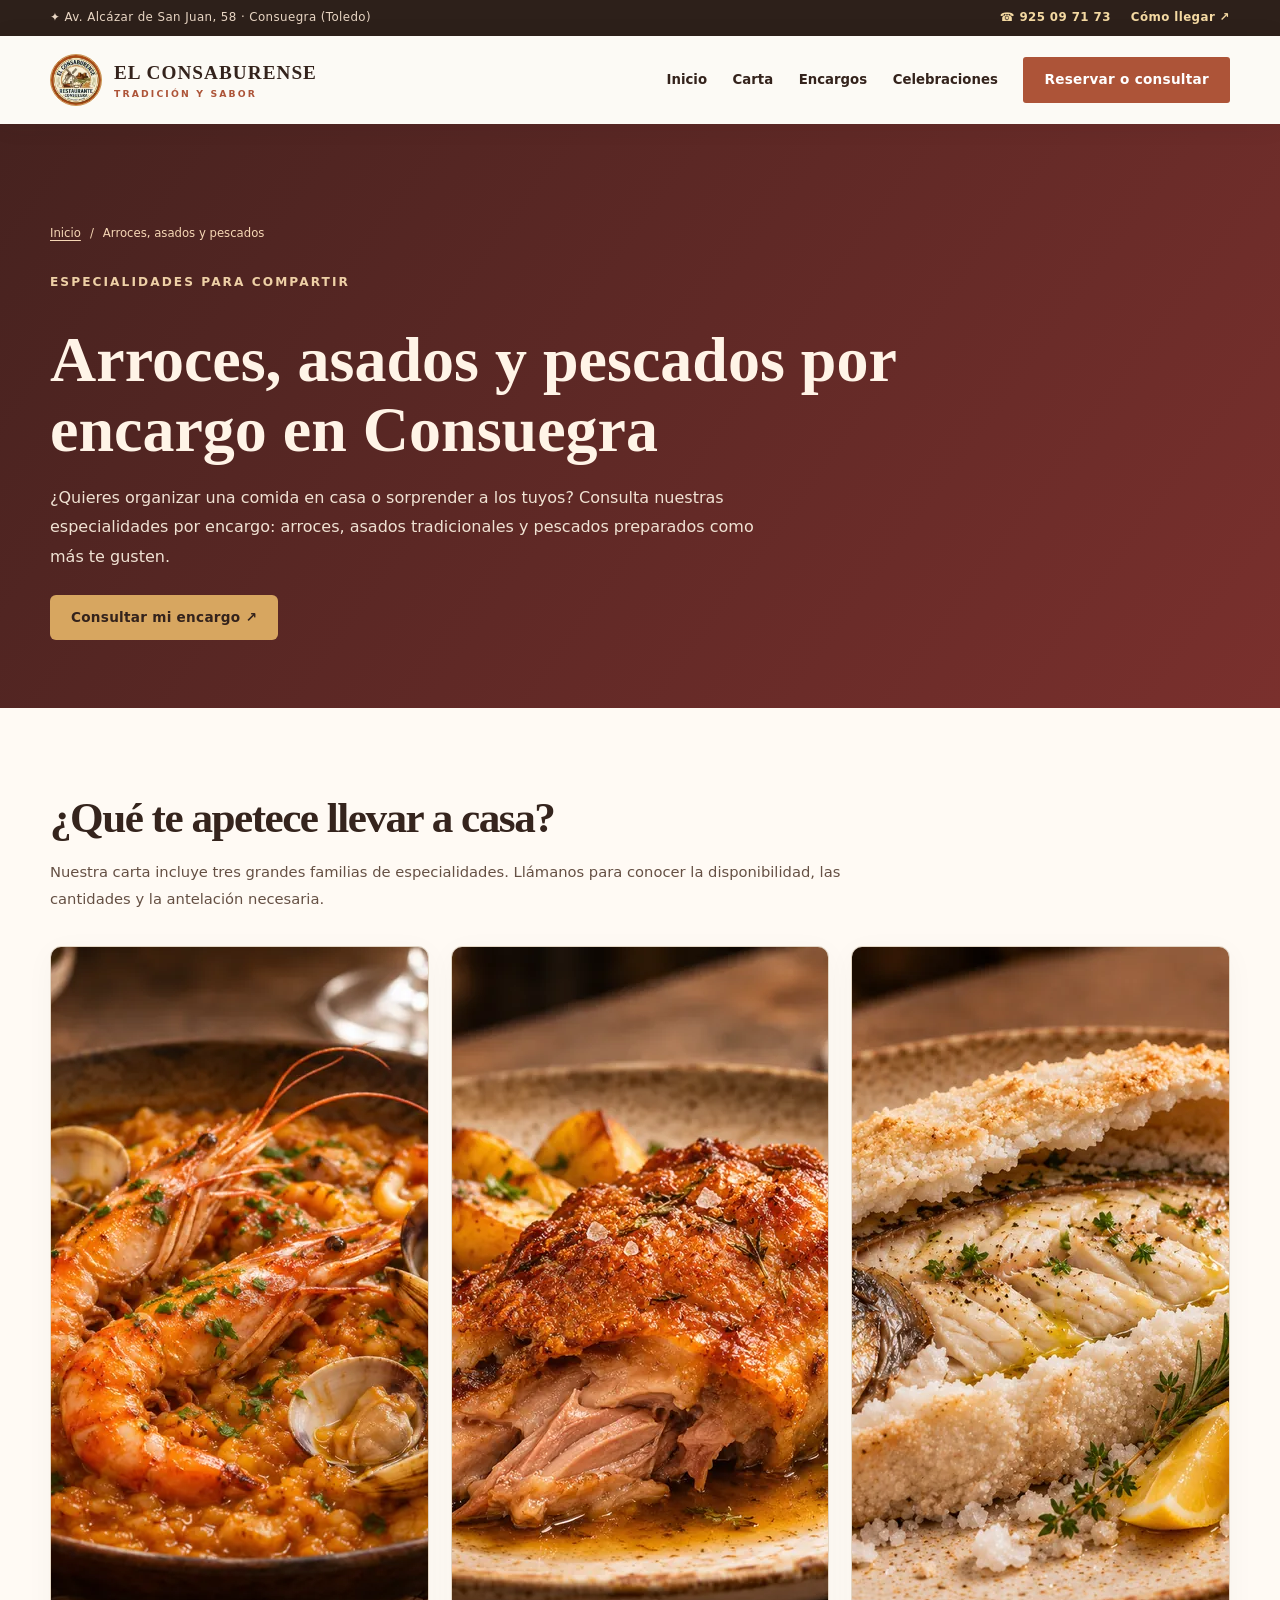
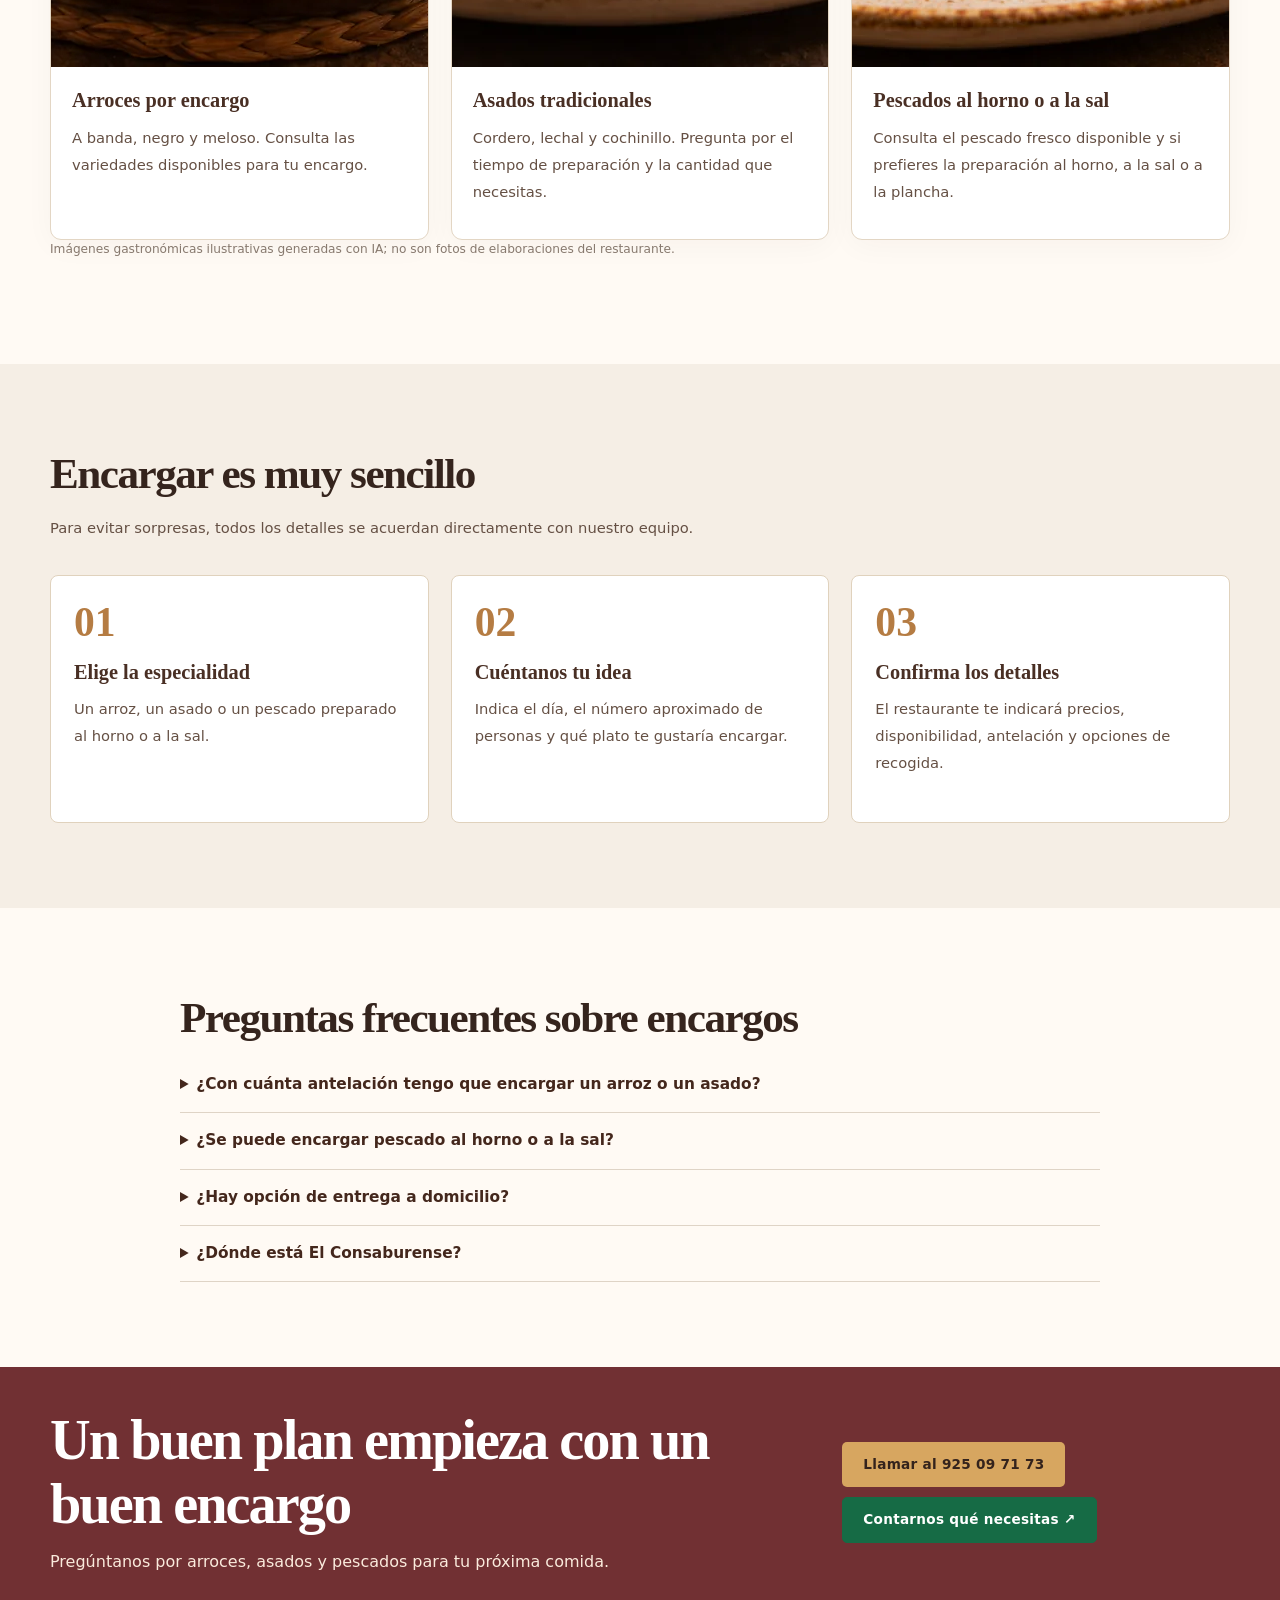
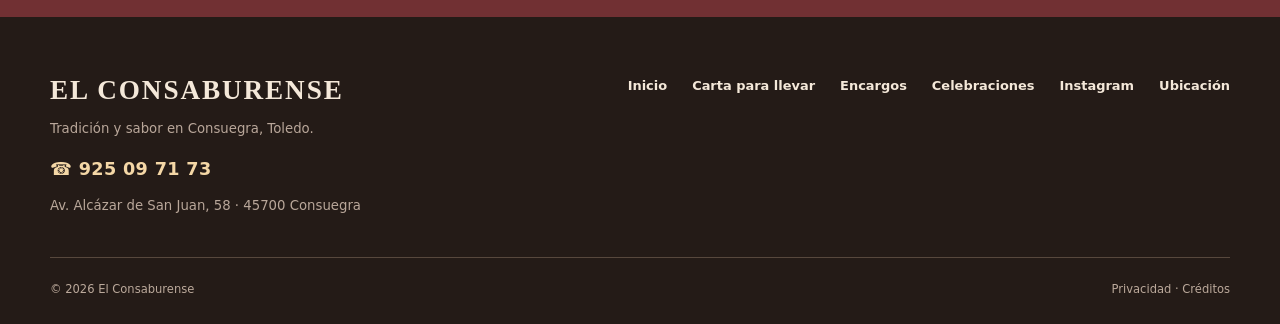
==== arroces-asados-por-encargo/index.html @ fed5538a "deploy: 07ee5122e67845198118a90acb46165814151ba4" ====
<!doctype html>
<html lang="es">
<head>
  <meta charset="utf-8">
  <meta name="viewport" content="width=device-width,initial-scale=1">
  <meta name="theme-color" content="#322219">
  <meta name="robots" content="index,follow,max-image-preview:large">
  <meta name="description" content="Encarga arroces a banda, negro o meloso, cordero y cochinillo asados y pescados al horno o a la sal en Consuegra. Disponibilidad: 925 09 71 73.">
  <meta property="og:type" content="website">
  <meta property="og:locale" content="es_ES">
  <meta property="og:site_name" content="El Consaburense">
  <meta property="og:title" content="Arroces, asados y pescados por encargo en Consuegra | El Consaburense">
  <meta property="og:description" content="Encarga arroces a banda, negro o meloso, cordero y cochinillo asados y pescados al horno o a la sal en Consuegra. Disponibilidad: 925 09 71 73.">
  <meta property="og:url" content="https://elconsaburense.moasin.dev/arroces-asados-por-encargo/">
  <meta property="og:image" content="https://elconsaburense.moasin.dev/media/carta-fotorealista/arroz-meloso.webp">
  <meta property="og:image:width" content="960">
  <meta property="og:image:height" content="720">
  <meta property="og:image:alt" content="Recreación de un arroz meloso preparado por encargo">
  <meta name="twitter:card" content="summary_large_image">
  <link rel="canonical" href="https://elconsaburense.moasin.dev/arroces-asados-por-encargo/">
  <link rel="icon" href="../media/logo-consaburense.webp" type="image/webp">
  <link rel="stylesheet" href="../styles.css?v=20261106-seo2">
  <script type="application/ld+json">
{
  "@context": "https://schema.org",
  "@type": "WebPage",
  "@id": "https://elconsaburense.moasin.dev/arroces-asados-por-encargo/#pagina",
  "url": "https://elconsaburense.moasin.dev/arroces-asados-por-encargo/",
  "name": "Arroces, asados y pescados por encargo en Consuegra | El Consaburense",
  "description": "Encarga arroces a banda, negro o meloso, cordero y cochinillo asados y pescados al horno o a la sal en Consuegra. Disponibilidad: 925 09 71 73.",
  "inLanguage": "es-ES",
  "about": {
    "@id": "https://elconsaburense.moasin.dev/#restaurante"
  }
}
</script>
  <script type="application/ld+json">
{
  "@context": "https://schema.org",
  "@type": "BreadcrumbList",
  "itemListElement": [
    {
      "@type": "ListItem",
      "position": 1,
      "name": "Inicio",
      "item": "https://elconsaburense.moasin.dev/"
    },
    {
      "@type": "ListItem",
      "position": 2,
      "name": "Arroces, asados y pescados por encargo en Consuegra",
      "item": "https://elconsaburense.moasin.dev/arroces-asados-por-encargo/"
    }
  ]
}
</script>
  <title>Arroces, asados y pescados por encargo en Consuegra | El Consaburense</title>
</head>
<body class="seo-page">
<a class="skip" href="#contenido">Saltar al contenido</a>
<div class="topbar"><div class="wrap topbar-inner"><span>✦ Av. Alcázar de San Juan, 58 · Consuegra (Toledo)</span><div class="topbar-actions"><a class="topbar-phone" href="tel:+34925097173">☎ 925 09 71 73</a><a href="https://maps.app.goo.gl/RFtfWHs8n9EE9Bss9" target="_blank" rel="noopener noreferrer">Cómo llegar ↗</a></div></div></div>
<header class="header" id="inicio"><div class="wrap nav-wrap">
<a class="brand" href="../" aria-label="El Consaburense, inicio"><span class="brand-mark"><img class="brand-logo" src="../media/logo-consaburense.webp" width="52" height="52" alt=""></span><span class="brand-type"><strong>EL CONSABURENSE</strong><small>TRADICIÓN Y SABOR</small></span></a>
<nav aria-label="Navegación de servicios" class="nav seo-page-nav">
<a href="../">Inicio</a><a href="../carta-para-llevar/">Carta</a><a href="../arroces-asados-por-encargo/">Encargos</a><a href="../celebraciones/">Celebraciones</a><a class="btn btn-primary nav-cta" href="tel:+34925097173">Reservar o consultar</a>
</nav></div></header>
<main id="contenido">
<section class="seo-page-top"><div class="wrap"><nav aria-label="Ruta de navegación" class="seo-breadcrumbs"><a href="../">Inicio</a><span aria-hidden="true">/</span><span>Arroces, asados y pescados</span></nav>
<span class="eyebrow">ESPECIALIDADES PARA COMPARTIR</span><h1>Arroces, asados y pescados por encargo en Consuegra</h1>
<p>¿Quieres organizar una comida en casa o sorprender a los tuyos? Consulta nuestras especialidades por encargo: arroces, asados tradicionales y pescados preparados como más te gusten.</p>
<a class="btn btn-gold btn-seo" href="tel:+34925097173">Consultar mi encargo ↗</a></div></section>
<section class="seo-section"><div class="wrap"><div class="seo-section-heading"><h2>¿Qué te apetece llevar a casa?</h2><p>Nuestra carta incluye tres grandes familias de especialidades. Llámanos para conocer la disponibilidad, las cantidades y la antelación necesaria.</p></div>
<div class="seo-card-grid">
<article class="seo-card"><img src="../media/carta-fotorealista/arroz-meloso.webp" width="960" height="720" loading="lazy" decoding="async" alt="Recreación visual de arroces por encargo"><div class="seo-card-body"><h3>Arroces por encargo</h3><p>A banda, negro y meloso. Consulta las variedades disponibles para tu encargo.</p></div></article>
<article class="seo-card"><img src="../media/carta-fotorealista/cordero-asado.webp" width="960" height="720" loading="lazy" decoding="async" alt="Recreación visual de asados tradicionales"><div class="seo-card-body"><h3>Asados tradicionales</h3><p>Cordero, lechal y cochinillo. Pregunta por el tiempo de preparación y la cantidad que necesitas.</p></div></article>
<article class="seo-card"><img src="../media/carta-fotorealista/pescado-sal.webp" width="960" height="720" loading="lazy" decoding="async" alt="Recreación visual de pescados al horno o a la sal"><div class="seo-card-body"><h3>Pescados al horno o a la sal</h3><p>Consulta el pescado fresco disponible y si prefieres la preparación al horno, a la sal o a la plancha.</p></div></article>
</div><p class="seo-micro">Imágenes gastronómicas ilustrativas generadas con IA; no son fotos de elaboraciones del restaurante.</p></div></section>
<section class="seo-section seo-section-alt"><div class="wrap"><div class="seo-section-heading"><h2>Encargar es muy sencillo</h2><p>Para evitar sorpresas, todos los detalles se acuerdan directamente con nuestro equipo.</p></div><div class="seo-steps">
<article class="seo-step"><div class="seo-step-number">01</div><h3>Elige la especialidad</h3><p>Un arroz, un asado o un pescado preparado al horno o a la sal.</p></article>
<article class="seo-step"><div class="seo-step-number">02</div><h3>Cuéntanos tu idea</h3><p>Indica el día, el número aproximado de personas y qué plato te gustaría encargar.</p></article>
<article class="seo-step"><div class="seo-step-number">03</div><h3>Confirma los detalles</h3><p>El restaurante te indicará precios, disponibilidad, antelación y opciones de recogida.</p></article>
</div></div></section>
<section class="seo-section"><div class="wrap seo-faq"><h2>Preguntas frecuentes sobre encargos</h2>
<details><summary>¿Con cuánta antelación tengo que encargar un arroz o un asado?</summary><p>Depende del plato y de la disponibilidad. Llámanos para que podamos confirmarte el tiempo de preparación antes de hacer el encargo.</p></details>
<details><summary>¿Se puede encargar pescado al horno o a la sal?</summary><p>Sí, figura entre nuestras especialidades por encargo. Consulta qué pescado está disponible y la preparación que prefieres.</p></details>
<details><summary>¿Hay opción de entrega a domicilio?</summary><p>La entrega a domicilio todavía no está anunciada como servicio confirmado. Pregúntanos al contactar; de momento, cualquier posible reparto se consulta caso por caso.</p></details>
<details><summary>¿Dónde está El Consaburense?</summary><p>Estamos en Av. Alcázar de San Juan, 58, 45700 Consuegra (Toledo). Puedes <a href="https://maps.app.goo.gl/RFtfWHs8n9EE9Bss9" target="_blank" rel="noopener noreferrer"><underline>consultar cómo llegar</underline></a>.</p></details>
</div></section>
<section class="seo-cta"><div class="wrap seo-cta-inner"><div><h2>Un buen plan empieza con un buen encargo</h2><p>Pregúntanos por arroces, asados y pescados para tu próxima comida.</p></div><div class="seo-actions"><a class="btn btn-gold" href="tel:+34925097173">Llamar al 925 09 71 73</a><a class="btn btn-whatsapp" href="https://wa.me/message/ACIXEAMQWNWME1" target="_blank" rel="noopener noreferrer">Contarnos qué necesitas ↗</a></div></div></section>
</main>
<footer class="footer seo-page-footer"><div class="wrap"><div class="footer-main"><div><a class="footer-name" href="../">EL CONSABURENSE</a><p>Tradición y sabor en Consuegra, Toledo.</p><a class="footer-phone" href="tel:+34925097173">☎ 925 09 71 73</a><p>Av. Alcázar de San Juan, 58 · 45700 Consuegra</p></div><nav aria-label="Enlaces del restaurante"><a href="../">Inicio</a><a href="../carta-para-llevar/">Carta para llevar</a><a href="../arroces-asados-por-encargo/">Encargos</a><a href="../celebraciones/">Celebraciones</a><a href="https://www.instagram.com/elconsaburense/" target="_blank" rel="noopener noreferrer">Instagram</a><a href="../#contacto">Ubicación</a></nav></div><div class="footer-bottom"><span>© 2026 El Consaburense</span><span><a href="../privacidad.html">Privacidad</a> · <a href="../creditos.html">Créditos</a></span></div></div></footer>
</body>
</html>
---- styles.css ----
:root{--ink:#34231c;--ink-2:#5e4b40;--cream:#fcfaf5;--paper:#f5efe6;--sand:#e7d8c4;--gold:#d7a660;--terracotta:#ad5438;--dark:#2d201a;--line:rgba(65,43,31,.14);--serif:Georgia,'Times New Roman',serif;--sans:Inter,ui-sans-serif,system-ui,-apple-system,'Segoe UI',sans-serif}*{box-sizing:border-box}html{scroll-behavior:smooth;scroll-padding-top:90px}body{margin:0;background:var(--cream);color:var(--ink);font:400 16px/1.65 var(--sans);-webkit-font-smoothing:antialiased}a{color:inherit;text-decoration:none}button,input,select,textarea{font:inherit}button{cursor:pointer}img{max-width:100%;display:block}p{margin:0 0 1.2rem}.wrap{width:min(1180px,calc(100% - 42px));margin-inline:auto}.skip{position:absolute;top:-100px;left:15px;background:white;z-index:99;padding:10px 14px}.skip:focus{top:15px}a:focus-visible,button:focus-visible,input:focus-visible,select:focus-visible,textarea:focus-visible{outline:3px solid #e69b40;outline-offset:3px}.topbar{background:var(--dark);color:#e9d6c4;font-size:.74rem;letter-spacing:.035em}.topbar-inner{min-height:36px;display:flex;justify-content:space-between;align-items:center;gap:12px}.topbar a{color:#f4d9a2;font-weight:650}.header{position:sticky;top:0;z-index:30;background:rgba(252,250,245,.95);backdrop-filter:blur(14px);box-shadow:0 2px 22px rgba(45,32,26,.08)}.nav-wrap{min-height:88px;display:flex;align-items:center;justify-content:space-between;gap:15px}.brand{display:inline-flex;gap:12px;align-items:center;min-width:0}.brand-mark{width:52px;height:52px;border:1.5px solid #c99450;border-radius:50%;display:grid;place-items:center;color:#8d6439;background:#f4e9d8;flex-shrink:0}.brand-mark svg{width:40px;height:40px}.brand-type{display:flex;flex-direction:column;line-height:1.2}.brand-type strong{font:700 clamp(.97rem,1.5vw,1.2rem)/1.25 var(--serif);letter-spacing:.055em;white-space:nowrap}.brand-type small{font-size:.58rem;font-weight:800;letter-spacing:.23em;color:var(--terracotta);margin-top:3px}.nav{display:flex;align-items:center;gap:clamp(13px,2vw,27px)}.nav>a:not(.btn){font-size:.83rem;font-weight:640;transition:color .2s}.nav>a:not(.btn):hover{color:var(--terracotta)}.btn{border:1px solid transparent;border-radius:3px;display:inline-flex;justify-content:center;align-items:center;gap:14px;padding:13px 20px;text-align:center;line-height:1.3;font-size:.85rem;font-weight:780;letter-spacing:.02em;transition:transform .2s,background-color .2s,border-color .2s,box-shadow .2s}.btn:hover{transform:translateY(-2px)}.btn-primary{background:var(--terracotta);color:white}.btn-primary:hover{background:#8e3e29;box-shadow:0 12px 22px #7a352426}.btn-gold{background:var(--gold);color:var(--ink)}.btn-gold:hover{background:#e6b87a}.btn-ghost{color:white;border-color:#ffffff76;background:#ffffff0d}.btn-ghost:hover{background:#ffffff24}.btn-outline{border-color:#ad5438;color:var(--terracotta);background:transparent}.nav-toggle{display:none;border:0;background:none;width:42px;height:42px;align-items:center;justify-content:center;flex-direction:column;gap:5px}.nav-toggle span{display:block;width:23px;height:2px;background:var(--ink)}.hero{min-height:670px;height:calc(100svh - 124px);max-height:940px;position:relative;color:white;overflow:hidden;display:flex;align-items:center}.hero-photo,.hero-shade{position:absolute;inset:0;width:100%;height:100%}.hero-photo{object-fit:cover;object-position:center 52%}.hero-shade{background:linear-gradient(90deg,rgba(26,18,14,.90),rgba(33,22,17,.60) 56%,rgba(33,22,17,.18)),linear-gradient(0deg,rgba(22,16,13,.65),transparent 45%)}.hero-inner{position:relative;padding:88px 0 78px}.eyebrow{font-size:.72rem;font-weight:800;letter-spacing:.19em;color:var(--terracotta);display:inline-block;margin-bottom:19px}.eyebrow.light{color:#f4c98a}.dot{width:6px;height:6px;display:inline-block;background:#e3aa62;border-radius:50%;margin-right:6px;vertical-align:2px}.hero h1{font:700 clamp(3.3rem,7.5vw,6.5rem)/1.03 var(--serif);letter-spacing:-.04em;max-width:970px;margin:0 0 28px}.hero h1 em{color:#f4c78d;font-weight:400}.hero-description{max-width:555px;color:#f7efe2;font-size:clamp(.98rem,1.6vw,1.16rem);line-height:1.8}.hero-actions{display:flex;gap:14px;flex-wrap:wrap;margin-top:35px}.hero-caption{margin-top:74px;font-size:.65rem;letter-spacing:.26em;color:#f5e0be;font-weight:700}.hero-scroll{position:absolute;right:5%;bottom:34px;color:#f7e6cf;font-size:2rem;animation:bob 2.4s infinite}@keyframes bob{50%{transform:translateY(8px)}}.feature-strip{background:#efe5d6;border-bottom:1px solid #dccbb5}.feature-grid{display:grid;grid-template-columns:repeat(3,1fr)}.feature-grid>div{padding:22px 25px;display:flex;align-items:center;gap:17px;border-right:1px solid #d9c4a9}.feature-grid>div:first-child{border-left:1px solid #d9c4a9}.feature-icon{font-size:1.6rem;color:var(--terracotta)}.feature-grid strong,.feature-grid small{display:block}.feature-grid strong{font:700 .98rem var(--serif)}.feature-grid small{font-size:.77rem;color:#705d4e}.section{padding:110px 0;position:relative}.intro{background:var(--cream)}.intro-grid{display:grid;grid-template-columns:1fr .9fr;gap:8%;align-items:center}.intro-visual{position:relative;padding:0 45px 42px 0}.intro-image{margin:0;aspect-ratio:4/4.1;overflow:hidden;border-radius:2px;box-shadow:20px 20px 0 #eee0cb}.intro-image img{width:100%;height:100%;object-fit:cover}.intro-image figcaption{position:absolute;bottom:17px;left:10px;background:var(--dark);color:#f5e9d7;padding:12px 18px;font:italic 1rem var(--serif)}.seal{position:absolute;right:-9px;top:11%;border:3px double #ad7b42;background:#faf0e0;border-radius:50%;width:130px;height:130px;display:flex;align-items:center;justify-content:center;flex-direction:column;transform:rotate(12deg);box-shadow:0 5px 20px #0002}.seal strong,.seal small{font-size:.6rem;letter-spacing:.11em}.seal span{font-size:2.3rem;color:var(--terracotta);line-height:1.3}h2{font:700 clamp(2.5rem,4.4vw,4.1rem)/1.13 var(--serif);letter-spacing:-.035em;margin:0 0 24px}h2 em{font-weight:400;color:var(--terracotta)}.intro-copy p{color:var(--ink-2);max-width:560px}.gold-line{width:70px;height:3px;background:var(--gold);margin:4px 0 30px}.text-link{font-size:.88rem;font-weight:800;color:var(--terracotta);border-bottom:1px solid currentColor;padding-bottom:4px;display:inline-flex;gap:13px;margin-top:13px}.menu-section{background:var(--paper);background-image:radial-gradient(#bba58a 0.55px,transparent 0.55px);background-size:27px 27px}.section-heading{max-width:690px;margin-bottom:48px}.section-heading.centered{text-align:center;margin-inline:auto}.section-heading p{color:var(--ink-2)}.menu-tabs{display:flex;flex-wrap:wrap;gap:10px;justify-content:center;margin-bottom:36px}.tab{border:1px solid #e2cdb4;background:#fffaf3;color:#584333;border-radius:40px;padding:11px 21px;font-size:.85rem;font-weight:700;transition:all .2s}.tab:hover{border-color:#b57e45}.tab.is-active{background:var(--dark);color:#fff;border-color:var(--dark)}.menu-grid{display:grid;grid-template-columns:repeat(2,minmax(0,1fr));gap:15px}.menu-item{background:#fffdfa;border:1px solid #e7d9c9;box-shadow:0 4px 10px #34231c05;padding:25px;border-radius:5px;transition:box-shadow .2s,transform .2s}.menu-item:hover{transform:translateY(-2px);box-shadow:0 9px 22px #34231c16}.menu-item-top{display:flex;align-items:flex-start;justify-content:space-between;gap:18px;margin-bottom:10px}.menu-item h3{font:700 1.21rem/1.32 var(--serif);margin:0}.price{color:#a45135;font-size:.85rem;font-weight:800;white-space:nowrap}.menu-item p{color:#76665a;font-size:.82rem;margin:0}.menu-note{font-size:.76rem;color:#705c4b;margin:27px auto 0;text-align:center;max-width:700px}.events-section{background:var(--dark);color:#fff;overflow:hidden}.events-section::after{content:'';position:absolute;inset:0;opacity:.06;pointer-events:none;background-image:radial-gradient(#fff 1px,transparent 1px);background-size:18px 18px}.events-section .wrap{position:relative;z-index:1}.events-section .section-heading{max-width:820px}.events-section h2 em{color:#e5bc84}.events-section .section-heading p{color:#cfbeaf;max-width:670px}.events-grid{display:grid;grid-template-columns:repeat(3,1fr);gap:18px;margin:42px 0 35px}.event-card{border:1px solid #755847;background:#3a2a22;padding:37px 30px 40px;min-height:230px}.event-card span{font-size:.66rem;letter-spacing:.16em;color:#e3b67d;font-weight:800}.event-card h3{font:700 1.67rem/1.23 var(--serif);margin:25px 0 13px}.event-card p{color:#d7c7b9;font-size:.85rem;margin:0}.town-section{background:var(--cream)}.town-grid{display:grid;grid-template-columns:repeat(3,minmax(0,1fr));gap:16px}.town-card-large{grid-column:1/-1;height:370px}.town-card{height:460px;position:relative;overflow:hidden;margin:0;background:#69503f}.town-card img{height:100%;width:100%;object-fit:cover;transition:transform .5s}.town-card:hover img{transform:scale(1.04)}.town-card::after{position:absolute;inset:0;content:'';background:linear-gradient(transparent 42%,#1e1612e8)}.town-card figcaption{position:absolute;z-index:1;bottom:0;padding:28px;color:#fff}.town-card figcaption span{font-size:.63rem;font-weight:800;letter-spacing:.16em;color:#ecc48d}.town-card figcaption strong{font:700 1.6rem var(--serif);display:block;margin-top:5px}.town-card figcaption p{font-size:.78rem;margin:3px 0 0;color:#f7e9d6}.photo-notice{font-size:.75rem;text-align:center;color:#76655c;margin:24px 0 0}.photo-notice a{color:#a45135;text-decoration:underline}.bookings-section{background:var(--paper)}.booking-grid{display:grid;grid-template-columns:.87fr 1.15fr;gap:9%;align-items:start}.booking-copy p{color:var(--ink-2)}.booking-warning{background:#f1e3ce;border-left:3px solid #b17b3c;padding:18px 20px;margin:28px 0;color:#574432;font-size:.85rem}.booking-panel{background:white;padding:35px;box-shadow:0 20px 50px #34231c12;border:1px solid #e5d5c2}.field-grid{display:grid;grid-template-columns:1fr 1fr;gap:15px}label{display:block;font-size:.77rem;font-weight:760;letter-spacing:.01em}input,textarea,select{display:block;width:100%;background:#faf6ee;border:1px solid #deceba;border-radius:3px;padding:12px 13px;margin-top:6px;color:var(--ink);outline-offset:1px}textarea{resize:vertical}.booking-panel form>label{margin-top:15px}.form-button{width:100%;margin-top:20px}.booking-result{margin-top:24px;background:#f9f0e3;border:1px solid #dfbc89;padding:18px}.booking-result p{font-size:.8rem;color:#654c3b}.booking-result textarea{font-size:.78rem}.copy-status{font-size:.78rem;margin:10px 0 0}.location-section{background:var(--cream)}.location-grid{display:grid;grid-template-columns:.87fr 1.13fr;gap:8%;align-items:center}.location-grid>div:first-child>p{color:var(--ink-2)}.address{display:flex;gap:15px;align-items:flex-start;margin:30px 0 20px}.address>span{font-size:2.1rem;color:var(--terracotta)}.address strong{font:700 1.17rem var(--serif)}.address p{font-size:.86rem;color:#6f5b4a;margin:4px 0}.location-note{font-size:.8rem!important;margin-bottom:24px}.location-visual{position:relative;min-height:400px;height:470px}.location-visual img{height:100%;width:100%;object-fit:cover}.location-badge{position:absolute;bottom:-20px;left:-20px;background:#34231c;color:#f8e7cd;font:700 1.4rem/1.4 var(--serif);padding:24px 27px}.location-badge small{display:block;font:700 .6rem/1.6 var(--sans);letter-spacing:.15em;margin-top:8px}.footer{background:#241b17;color:#f4e8d9;padding:58px 0 25px}.footer-main{display:flex;justify-content:space-between;gap:30px;align-items:start;padding-bottom:40px}.footer-name{font:700 1.7rem var(--serif);letter-spacing:.07em}.footer-main p{font-size:.83rem;color:#b9a79a;margin:11px 0 0}.footer-main nav{display:flex;gap:25px;flex-wrap:wrap;font-size:.81rem;font-weight:650}.footer-main nav a:hover,.footer-bottom a:hover{color:#e5bc84}.footer-bottom{border-top:1px solid #57483d;display:flex;justify-content:space-between;flex-wrap:wrap;gap:10px;padding-top:22px;color:#bba99b;font-size:.72rem}.simple-page{min-height:65vh;padding:95px 0;background:var(--cream)}.simple-page article{max-width:820px}.simple-page h1{font:700 clamp(2.6rem,6vw,4rem) var(--serif);margin:0 0 20px}.simple-page li{padding:6px 0}.simple-page a{text-decoration:underline;color:#9c4e33}@media(max-width:1020px){.nav{gap:14px}.nav>a:not(.btn){font-size:.77rem}.nav-cta{padding:11px 13px}.town-grid{grid-template-columns:1fr 1fr}.town-card-large{grid-column:1/-1;height:340px}.town-card{height:370px}.intro-grid,.booking-grid,.location-grid{gap:5%}.intro-visual{padding-right:22px}}@media(max-width:790px){.topbar-inner{font-size:.66rem}.nav-toggle{display:flex}.nav{position:absolute;top:100%;left:0;right:0;display:none;flex-direction:column;align-items:stretch;gap:0;padding:8px 22px 23px;background:var(--cream);box-shadow:0 18px 20px #0002}.nav.is-open{display:flex}.nav a:not(.btn){padding:13px 5px;border-bottom:1px solid #e6dccc;font-size:.95rem}.nav-cta{margin-top:14px}.hero{height:auto;min-height:710px}.hero-inner{padding:95px 0 55px}.hero-caption{margin-top:95px}.feature-grid>div{padding:17px 12px}.feature-grid{gap:0}.feature-icon{font-size:1.15rem}.feature-grid strong{font-size:.83rem}.feature-grid small{font-size:.68rem}.section{padding:80px 0}.intro-grid,.booking-grid,.location-grid{grid-template-columns:1fr;gap:52px}.intro-visual{max-width:500px}.intro-image{aspect-ratio:4/3.2}.events-grid{grid-template-columns:1fr}.event-card{min-height:unset}.location-visual{height:380px}.town-grid{grid-template-columns:1fr 1fr}}@media(max-width:550px){.wrap{width:min(100% - 34px,1180px)}.topbar-inner{min-height:39px}.topbar-inner>span{font-size:.59rem}.topbar a{font-size:.66rem;white-space:nowrap}.brand-mark{height:45px;width:45px}.brand-type strong{font-size:.92rem}.brand-type small{font-size:.49rem}.nav-wrap{min-height:73px}.hero{min-height:685px}.hero-photo{object-position:59% center}.hero-shade{background:linear-gradient(90deg,#241711d9,#241711b5)}.hero h1{font-size:clamp(3.12rem,13.6vw,4.5rem)}.hero-description{font-size:1rem}.hero-actions{flex-direction:column;align-items:stretch;max-width:320px}.hero-caption{margin-top:57px}.hero-scroll{display:none}.feature-grid{grid-template-columns:1fr}.feature-grid>div,.feature-grid>div:first-child{border-left:0;border-right:0;border-bottom:1px solid #d9c4a9;padding:11px 5px}.feature-grid small{font-size:.75rem}.feature-grid strong{font-size:.96rem}.feature-icon{width:30px;text-align:center}.intro-visual{padding-right:15px}.intro-image{box-shadow:12px 12px 0 #eee0cb}.intro-image figcaption{font-size:.8rem;left:0;bottom:16px}.seal{width:89px;height:89px;right:-10px}.seal strong,.seal small{font-size:.46rem}.seal span{font-size:1.65rem}.menu-grid,.field-grid,.town-grid{grid-template-columns:1fr}.town-card-large{grid-column:auto;height:380px}.town-card{height:350px}.menu-tabs{justify-content:flex-start}.tab{padding:10px 14px;font-size:.78rem}.menu-item{padding:21px}.menu-item-top{display:block}.price{display:block;margin-top:6px}.booking-panel{padding:23px}.location-badge{left:0;bottom:0}.footer-main{flex-direction:column}.footer-main nav{gap:16px}.footer-bottom{flex-direction:column}.section{padding:70px 0}h2{font-size:2.5rem}}@media(prefers-reduced-motion:reduce){html{scroll-behavior:auto}*,*::before,*::after{animation-duration:.01ms!important;transition-duration:.01ms!important}}
/* Identidad audiovisual de El Consaburense */
.brand-logo{width:100%;height:100%;object-fit:contain;border-radius:50%}.brand-mark svg{display:none}.hero-video{object-fit:cover;object-position:center center;background:#302018}.hero-video-logo{position:absolute;z-index:2;top:34px;right:5%;width:clamp(85px,13vw,160px);filter:drop-shadow(0 10px 22px #0008);pointer-events:none}.hero-video-logo img{width:100%;height:auto;border-radius:50%}.hero-shade{pointer-events:none}.food-gallery{display:grid;grid-template-columns:repeat(3,minmax(0,1fr));gap:16px;margin:0 0 34px}.food-gallery figure{margin:0;position:relative;height:230px;background:#ddcbb5;border-radius:5px;overflow:hidden}.food-gallery img{width:100%;height:100%;object-fit:cover;transition:transform .5s}.food-gallery figure:hover img{transform:scale(1.04)}.food-gallery figcaption{position:absolute;bottom:0;left:0;right:0;background:linear-gradient(transparent,#211813dd);color:#fff;padding:34px 18px 13px;font:700 1.13rem Georgia,serif}.food-gallery small{display:block;font:500 .68rem system-ui,sans-serif;color:#edd9c0;margin-top:4px}@media(max-width:790px){.hero-video-logo{top:18px;right:18px;width:85px}.food-gallery{grid-template-columns:1fr 1fr}.food-gallery figure:last-child{grid-column:1/-1}}@media(max-width:550px){.food-gallery{grid-template-columns:1fr}.food-gallery figure:last-child{grid-column:auto}.food-gallery figure{height:210px}.hero-video-logo{width:70px;top:15px;right:15px}}@media(prefers-reduced-motion:reduce){.hero-video{display:none}.hero{background:#3b2c20 url('https://upload.wikimedia.org/wikipedia/commons/e/e0/Windmills_and_castle_of_Consuegra_(7079301421).jpg') center/cover no-repeat}}


/* Galería editorial de platos: deslizamiento táctil, botones y acceso por teclado */
.food-showcase{margin:0 0 36px}
.food-showcase-heading{display:flex;align-items:end;justify-content:space-between;gap:18px;margin-bottom:22px}
.food-showcase-heading .eyebrow{margin:0 0 9px;color:#9f6f44;font-size:.65rem}
.food-showcase-heading h3{font:700 clamp(1.6rem,2.9vw,2.55rem)/1.2 var(--serif);letter-spacing:-.03em;margin:0}
.food-showcase-heading h3 em{font-weight:400;color:var(--terracotta)}
.food-controls{display:flex;align-items:center;gap:12px;flex-shrink:0}
.food-arrow{border:1px solid #d3b897;border-radius:50%;width:43px;height:43px;display:grid;place-items:center;background:#fffaf4;color:#72462e;font-size:1.3rem;transition:background .2s,transform .2s}
.food-arrow:hover:not(:disabled){background:#34231c;color:white;transform:translateY(-2px)}
.food-arrow:disabled{opacity:.36;cursor:default}
.food-count{font-size:.66rem;letter-spacing:.1em;font-weight:800;color:#846b5c;white-space:nowrap}
.food-track{display:grid;grid-auto-flow:column;grid-auto-columns:calc((100% - 38px)/3);gap:19px;overflow-x:auto;overscroll-behavior-x:contain;scroll-snap-type:x mandatory;scroll-padding-inline:3px;scrollbar-width:none;touch-action:pan-x pan-y;padding:3px 2px 10px;position:relative}
.food-track::-webkit-scrollbar{display:none}
.food-card{scroll-snap-align:start;position:relative;height:355px;border-radius:8px;overflow:hidden;margin:0;background:#4b3224;box-shadow:0 4px 18px #44342417;isolation:isolate}
.food-card img{width:100%;height:100%;object-fit:cover;transition:transform .6s cubic-bezier(.2,.6,.2,1)}
.food-card:hover img{transform:scale(1.055)}
.food-card:after{content:"";position:absolute;inset:0;background:linear-gradient(to top,rgba(25,15,11,.93),rgba(27,19,15,.34) 42%,transparent 73%);pointer-events:none}
.food-card figcaption{position:absolute;left:0;right:0;bottom:0;padding:26px 23px 23px;display:grid;gap:6px;color:#fff;z-index:1}
.food-category{color:#f7c78d;font-size:.64rem;font-weight:800;letter-spacing:.16em}
.food-card figcaption strong{font:700 clamp(1.25rem,2vw,1.75rem)/1.2 var(--serif);text-wrap:balance}
.food-card figcaption small{font-size:.74rem;color:#f2e3d5}
.food-disclaimer{font-size:.72rem;color:#826a59;margin:14px 2px 0}
.food-disclaimer a,.reviews-note a{color:#994a32;text-decoration:underline;text-underline-offset:3px}
.food-image-error{opacity:0}
@media(max-width:1000px){.food-track{grid-auto-columns:calc((100% - 20px)/2)}.food-card{height:360px}}
@media(max-width:600px){.food-track{grid-auto-columns:84%;gap:13px}.food-card{height:350px}.food-showcase-heading{align-items:end}.food-showcase-heading h3{font-size:1.64rem}.food-controls{gap:8px}.food-arrow{width:35px;height:35px}.food-count{display:none}}
/* Testimonios verificados con referencia pública */
.reviews-section{background:#fffaf2;border-top:1px solid #e7d8c4;border-bottom:1px solid #e7d8c4}
.reviews-top{display:flex;align-items:end;justify-content:space-between;gap:30px;margin-bottom:36px}
.reviews-top h2{max-width:680px}.reviews-top p{color:#6e5c4d;max-width:670px}
.reviews-all{white-space:nowrap;margin-bottom:10px}
.reviews-grid{display:grid;grid-template-columns:repeat(3,minmax(0,1fr));gap:18px}
.review-card{padding:33px 30px 29px;border:1px solid #e8d8bf;border-radius:7px;background:#fff;box-shadow:0 9px 28px rgba(53,34,24,.04);display:flex;flex-direction:column;min-height:238px}
.review-stars{color:#b57e37;font-size:1.05rem;letter-spacing:.14em;margin-bottom:22px}
.review-card blockquote{font:italic 500 clamp(1.07rem,1.5vw,1.28rem)/1.55 var(--serif);margin:0 0 24px;color:#463026;flex:1}
.review-author{display:flex;flex-direction:column;gap:4px;border-top:1px solid #f0e6d7;padding-top:16px}
.review-author strong{font-size:.79rem}.review-author span{font-size:.69rem;color:#836d5b}
.reviews-note{font-size:.74rem;color:#867160;margin-top:22px;margin-bottom:0}
@media(max-width:900px){.reviews-grid{grid-template-columns:1fr 1fr}.review-card:last-child{grid-column:1/-1}.reviews-top{align-items:start;flex-direction:column;gap:5px}}
@media(max-width:600px){.reviews-grid{grid-template-columns:1fr}.review-card:last-child{grid-column:auto}.review-card{min-height:unset;padding:26px}.reviews-top{margin-bottom:24px}}

/* Guía enológica de Consuegra y Castilla-La Mancha */
.wine-section{background:#271c20;color:#f6ede1;padding-bottom:98px;position:relative;overflow:hidden}
.wine-section:before{content:"";position:absolute;inset:0;background:radial-gradient(circle at 95% 0%,rgba(153,78,73,.2),transparent 45%);pointer-events:none}
.wine-section .wrap{position:relative;z-index:1}
.wine-intro{display:grid;grid-template-columns:1.2fr .8fr;gap:8%;align-items:end;margin-bottom:22px}
.wine-intro .eyebrow{color:#d8ac74}
.wine-intro h2{color:#fff7ed;margin:15px 0 0;max-width:670px}
.wine-intro h2 em{color:#e0b583;font-weight:400}
.wine-intro>p{color:#e2ccc1;max-width:440px;line-height:1.8;margin:0 0 5px}
.wine-grape-accent{color:#cba97e;font-size:.7rem;letter-spacing:.22em;display:flex;gap:16px;align-items:center;margin:24px 0 30px}
.wine-grape-accent:before,.wine-grape-accent:after{content:"";height:1px;background:linear-gradient(90deg,#9b7461,transparent);flex:1}
.wine-grape-accent:before{max-width:60px}
.wine-grid{display:grid;grid-template-columns:repeat(3,minmax(0,1fr));gap:22px}
.wine-card{background:#fff9f0;border-radius:7px;overflow:hidden;display:flex;flex-direction:column;box-shadow:0 14px 28px #0804052c;transition:transform .3s,box-shadow .3s}
.wine-card:hover{transform:translateY(-4px);box-shadow:0 22px 34px #08040540}
.wine-image{height:237px;position:relative;background:#745348;overflow:hidden}
.wine-image img{width:100%;height:100%;object-fit:cover;filter:saturate(.83);transition:transform .7s}
.wine-card:hover .wine-image img{transform:scale(1.06)}
.wine-ribbon{position:absolute;bottom:15px;left:15px;background:#341c24e8;border:1px solid #cba97e55;color:#fce3bc;padding:9px 12px;font-size:.69rem;font-weight:700;letter-spacing:.08em}
.wine-card-body{padding:25px 23px 24px;color:#372a25;display:flex;flex-direction:column;flex:1}
.wine-origin{font-size:.69rem;font-weight:800;letter-spacing:.13em;color:#99563f;margin-bottom:11px}
.wine-card h3{font:700 clamp(1.23rem,1.9vw,1.55rem)/1.25 var(--serif);margin:0 0 12px;color:#352720}
.wine-card p{font-size:.81rem;line-height:1.7;color:#67554a;margin:0 0 25px;flex:1}
.wine-card-bottom{border-top:1px solid #eadccc;padding-top:15px;display:flex;flex-direction:column;align-items:start;gap:9px}
.wine-card-bottom>span{font-size:.71rem;color:#846e60}
.wine-card-bottom a{color:#924b39;font-size:.76rem;font-weight:700;text-decoration:underline;text-underline-offset:3px}
.wine-disclaimer{color:#d1b8b1;margin:24px 0 0;font-size:.73rem;line-height:1.8;max-width:1000px}
.wine-disclaimer strong{font-weight:700;color:#f6e7ce}
.wine-disclaimer a{color:#f0c99c;text-decoration:underline}
@media(max-width:1000px){.wine-intro{grid-template-columns:1fr;gap:18px}.wine-grid{grid-template-columns:repeat(2,minmax(0,1fr))}}
@media(max-width:630px){.wine-section{padding-top:70px;padding-bottom:75px}.wine-grid{grid-template-columns:1fr}.wine-image{height:250px}.wine-intro h2{font-size:2.3rem}.wine-grape-accent{letter-spacing:.1em}}

/* Contacto y reservas telefónicas - nov 2026 */
.topbar-actions{display:flex;align-items:center;gap:20px;white-space:nowrap}.topbar-phone{font-weight:800!important}.booking-warning a,.location-phone a{color:#8e4a28;font-weight:800;text-decoration:underline;text-underline-offset:3px}.location-phone{font-size:1.06rem!important;font-weight:700;color:#423027;margin:20px 0}.booking-call{display:inline-flex;margin:12px 0 0;max-width:100%;text-align:center;justify-content:center}.booking-result .booking-call{color:#fff}
@media(max-width:600px){.topbar-actions{gap:10px}.topbar-inner>span{display:none}.topbar-inner{justify-content:space-between}.topbar-phone{font-size:.76rem}.booking-call{width:100%}}

/* Teléfono visible y accesible en contacto y pie de página */
.contact-actions{display:flex;align-items:center;flex-wrap:wrap;gap:13px;margin-top:23px}
.contact-actions .btn{white-space:nowrap}
.footer-phone{display:inline-flex;align-items:center;gap:10px;margin-top:19px;color:#f4d7a6;font:700 1.1rem var(--sans);letter-spacing:.02em;text-decoration:none}
.footer-phone:hover,.footer-phone:focus-visible{color:#fff;text-decoration:underline;text-underline-offset:4px}
@media(max-width:550px){.contact-actions{flex-direction:column;align-items:stretch}.contact-actions .btn{text-align:center;justify-content:center}}


/* GUÍA LOCAL: EL PLAN EN EL PUEBLO Y LA MESA EN EL CONSABURENSE */
.agenda-section{background:#f5efe5;position:relative;overflow:hidden}
.agenda-section::before{content:"";position:absolute;inset:0 0 auto;height:450px;background:radial-gradient(ellipse at 90% 5%,#ebd5b775,transparent 63%);pointer-events:none}
.agenda-section>.wrap{position:relative;z-index:1}
.agenda-heading{display:flex;align-items:end;justify-content:space-between;gap:44px;margin-bottom:35px}
.agenda-heading-copy{max-width:710px}
.agenda-heading .eyebrow{color:#985943}
.agenda-heading h2{margin:0 0 21px;font-size:clamp(2.65rem,4.6vw,4.5rem);line-height:1.1}
.agenda-heading h2 em{font-weight:400;color:#a5543a}
.agenda-heading-copy>p{font-size:1.02rem;line-height:1.84;color:#675347;max-width:680px;margin:0}
.agenda-municipal-btn{background:#30251f;color:#fff8eb;white-space:nowrap;flex-shrink:0;margin-bottom:5px}
.agenda-municipal-btn:hover{background:#4d392b}
.agenda-showcase{display:grid;grid-template-columns:1.05fr 1fr;min-height:440px;background:#3a2625;color:#fff3e3;overflow:hidden;border-radius:7px;box-shadow:0 22px 48px #3e281828}
.agenda-showcase-photo{position:relative;min-height:400px;background:#625046;overflow:hidden}
.agenda-showcase-photo:after{content:"";position:absolute;inset:0;background:linear-gradient(180deg,transparent 50%,rgba(32,20,17,.7))}
.agenda-showcase-photo img{width:100%;height:100%;object-fit:cover;object-position:50% 50%;filter:saturate(.82)}
.agenda-photo-label{position:absolute;bottom:24px;left:28px;z-index:1;font-size:.65rem;letter-spacing:.2em;font-weight:800;color:#fff3d9}
.agenda-showcase-message{padding:clamp(30px,4.1vw,60px);display:flex;flex-direction:column;justify-content:center;align-items:flex-start}
.agenda-showcase-kicker,.agenda-label,.fair-day-overline{color:#dba96a;font-size:.65rem;font-weight:800;letter-spacing:.18em}
.agenda-showcase-message h3{font:700 clamp(2.4rem,4vw,3.9rem)/1.09 var(--serif);letter-spacing:-.035em;margin:24px 0}
.agenda-showcase-message h3 em{font-weight:400;color:#e9bd84}
.agenda-showcase-message p{font-size:.95rem;line-height:1.8;color:#f0ddd0;margin-bottom:25px}
.agenda-showcase-actions{display:flex;align-items:center;flex-wrap:wrap;gap:18px}
.agenda-showcase-menu{font-size:.81rem;font-weight:700;border-bottom:1px solid #ddb98b;padding-block:7px}
.agenda-showcase-menu:hover{color:#edc894}
.agenda-showcase-message small{color:#cfbbaa;font-size:.72rem;margin-top:18px;line-height:1.6}
.agenda-events-heading{display:flex;justify-content:space-between;align-items:end;gap:28px;margin:69px 0 24px}
.agenda-events-heading .agenda-label{color:#a4593c}
.agenda-events-heading h3{font:700 clamp(2rem,3.4vw,3.1rem)/1.15 var(--serif);margin:12px 0 0;letter-spacing:-.025em}
.agenda-events-heading h3 em{color:#ae583d;font-weight:400}
.agenda-events-heading>p{font-size:.78rem;color:#796458;max-width:340px;line-height:1.65;margin:0}
.agenda-next-grid{display:grid;grid-template-columns:repeat(3,minmax(0,1fr));gap:20px}
.agenda-card{background:#fffaf3;border:1px solid #e1cdb4;box-shadow:0 8px 27px #6241210a;border-radius:7px;display:flex;flex-direction:column;overflow:hidden;min-width:0;transition:transform .2s,box-shadow .2s}
.agenda-card:hover{transform:translateY(-4px);box-shadow:0 16px 34px #57392120}
.agenda-card[hidden],.agenda-no-events[hidden]{display:none!important}
.agenda-card-featured{border-color:#b87a4d}
.agenda-card-date{padding:25px 25px 16px;display:flex;gap:10px;align-items:baseline;background:linear-gradient(110deg,#482d2a,#604038);color:#fae4c5}
.agenda-card-date strong{font:700 clamp(2rem,3vw,3.25rem)/1 var(--serif);letter-spacing:-.04em}
.agenda-card-date span{font-size:.73rem;font-weight:800;letter-spacing:.17em}
.agenda-card-copy{padding:24px;display:flex;flex-direction:column;flex:1}
.agenda-card-top{display:flex;flex-direction:column;align-items:start;gap:8px;margin-bottom:11px}
.agenda-card-category{font-size:.61rem;letter-spacing:.14em;color:#93583f;font-weight:850}
.agenda-card-badge{color:#754d34;background:#f1e3cd;border-radius:30px;padding:3px 10px;font-size:.65rem;font-weight:700}
.agenda-card h4{font:700 clamp(1.34rem,2vw,1.78rem)/1.2 var(--serif);margin:5px 0 14px;letter-spacing:-.025em}
.agenda-when{font-size:.74rem;font-weight:800;color:#975535;margin:0 0 15px}
.agenda-card-description{font-size:.82rem;line-height:1.76;color:#665348;margin:0 0 22px;flex:1}
.agenda-card-actions{display:flex;flex-wrap:wrap;gap:12px 22px;align-items:center;border-top:1px solid #e9dbcb;padding-top:16px}
.agenda-card-book{color:#a34a31;font-weight:800;font-size:.76rem}
.agenda-card-book:hover,.agenda-card-source:hover{text-decoration:underline;text-underline-offset:4px}
.agenda-card-source{font-size:.74rem;font-weight:700;color:#655347}
.agenda-no-events{padding:28px;border:1px dashed #c7a783;background:#fffaf3}
.agenda-no-events p{color:#654c40}
.fair-archive{margin-top:44px;background:#fffaf3;border:1px solid #dfc7ab;border-radius:7px;overflow:hidden}
.fair-archive>summary{cursor:pointer;list-style:none;padding:27px 30px;display:flex;align-items:center;justify-content:space-between;gap:24px}
.fair-archive>summary::-webkit-details-marker{display:none}
.fair-archive>summary:hover{background:#fdf4e7}
.fair-archive-summary{display:flex;flex-direction:column;gap:7px}
.fair-archive-summary small{color:#9a573e;font-size:.66rem;font-weight:800;letter-spacing:.14em}
.fair-archive-summary strong{font:700 clamp(1.48rem,2.45vw,2.25rem)/1.3 var(--serif);color:#36251f}
.fair-archive-summary>span{color:#6b594c;font-size:.81rem}
.fair-archive-symbol{display:grid;place-items:center;border:1px solid #ccb199;color:#7d4b30;width:39px;height:39px;border-radius:50%;flex-shrink:0}
.fair-archive-symbol:before{content:"+";font-weight:700;font-size:1.35rem}
.fair-archive[open] .fair-archive-symbol:before{content:"−"}
.fair-archive-body{border-top:1px solid #e6d3be;padding:25px 30px 28px}
.fair-archive-note{display:flex;align-items:center;gap:15px;margin-bottom:23px}
.fair-archive-note>span{font-size:.63rem;letter-spacing:.12em;font-weight:800;border-radius:4px;background:#f0e1ce;color:#7d4c32;padding:8px 10px;white-space:nowrap}
.fair-archive-note p{font-size:.77rem;color:#775f51;line-height:1.5;margin:0}
.fair-days{display:grid;grid-template-columns:repeat(6,1fr);gap:10px;margin-bottom:28px}
.fair-day{border:1px solid #dfc8ae;border-radius:5px;background:#f6efe4;padding:13px 3px;display:flex;flex-direction:column;align-items:center;color:#614834;line-height:1.2;transition:background .2s,color .2s,transform .2s}
.fair-day span{font-size:.65rem;font-weight:800;letter-spacing:.12em;margin-bottom:6px}
.fair-day strong{font:700 1.8rem var(--serif)}
.fair-day small{font-size:.58rem;font-weight:800;letter-spacing:.12em;margin-top:5px}
.fair-day:hover{transform:translateY(-2px);background:#e9d6ba}
.fair-day.is-active{background:#4a2d2a;color:#fff2de;border-color:#4a2d2a}
.fair-day-panel{display:grid;grid-template-columns:.85fr 1.5fr;gap:45px;border-top:1px solid #eadbcb;padding-top:29px;min-height:190px}
.fair-day-overline{color:#975d43}
.fair-day-panel h4{font:700 clamp(1.65rem,2.8vw,2.5rem)/1.25 var(--serif);margin:10px 0 0}
.fair-day-panel ol{list-style:none;padding:0;margin:0}
.fair-activity{display:flex;gap:18px;align-items:baseline;padding:10px 0;border-bottom:1px solid #f0e4d5;font-size:.81rem;line-height:1.55;color:#604c42}
.fair-activity time{min-width:89px;font-size:.77rem;font-weight:800;color:#ac5d3b;white-space:nowrap}
.fair-archive-footer{display:flex;align-items:center;justify-content:space-between;gap:20px;padding-top:22px;margin-top:17px;border-top:1px solid #eddfcf}
.fair-archive-footer span{font-size:.71rem;color:#887061;line-height:1.5}
.fair-archive-footer a{font-size:.76rem;font-weight:800;color:#a04e36;text-decoration:underline;text-underline-offset:3px}
.agenda-closeout{margin-top:34px;border-radius:6px;padding:26px 31px;background:#e8d8c2;display:flex;gap:30px;align-items:center;justify-content:space-between}
.agenda-closeout p{font-size:.84rem;max-width:500px;line-height:1.75;margin:0;color:#584333}
.agenda-closeout>div{display:flex;gap:10px;flex-wrap:wrap;justify-content:flex-end}
.agenda-agency-secondary{border:1px solid #b89a7a;color:#5c4234;background:#fff7eb}
.agenda-agency-secondary:hover{background:#f5e5d1}
@media(max-width:1100px){.agenda-heading{gap:20px}.agenda-municipal-btn{padding-inline:14px}.nav{gap:clamp(8px,1.2vw,17px)}.nav>a:not(.btn){font-size:.78rem}}
@media(max-width:860px){.agenda-heading{flex-direction:column;align-items:flex-start}.agenda-municipal-btn{align-self:flex-start}.agenda-events-heading{flex-direction:column;align-items:flex-start}.agenda-next-grid{grid-template-columns:repeat(2,minmax(0,1fr))}.agenda-showcase{grid-template-columns:1fr}.agenda-showcase-photo{height:290px;min-height:0}.agenda-closeout{flex-direction:column;align-items:flex-start}.agenda-closeout>div{justify-content:flex-start}}
@media(max-width:620px){.agenda-heading h2{font-size:2.8rem}.agenda-heading-copy>p{font-size:.91rem}.agenda-showcase-photo{height:245px}.agenda-showcase-message{padding:29px 24px 34px}.agenda-showcase-message h3{font-size:2.7rem}.agenda-next-grid{grid-template-columns:1fr}.agenda-events-heading{margin-top:51px}.agenda-card-date{padding:19px 23px 13px}.agenda-card-copy{padding:21px}.fair-archive>summary{padding:23px 20px}.fair-archive-body{padding:20px}.fair-archive-note{align-items:start;flex-direction:column;gap:8px}.fair-days{grid-template-columns:repeat(3,1fr);gap:7px}.fair-day{padding-block:12px}.fair-day-panel{grid-template-columns:1fr;gap:19px}.fair-day-panel h4{font-size:1.9rem}.fair-archive-footer{flex-direction:column;align-items:flex-start}.agenda-closeout{padding:24px 21px}.agenda-closeout>div{width:100%;flex-direction:column}.agenda-closeout>div .btn{width:100%}.agenda-municipal-btn{white-space:normal}}



/* Galería patrimonial de Consuegra: dos panorámicas + iglesia y castillo */
.town-gallery{display:grid;grid-template-columns:repeat(2,minmax(0,1fr));gap:18px}
.town-gallery .town-card{margin:0;height:390px;position:relative;isolation:isolate}
.town-gallery .town-card.town-card-large{grid-column:1/-1;height:420px}
.town-gallery .town-card:after{pointer-events:none;z-index:1;inset:0}
.town-photo-open{display:block;position:absolute;inset:0;width:100%;height:100%;padding:0;border:0;border-radius:0;overflow:hidden;background:#5a4433;cursor:zoom-in;text-align:left}
.town-photo-open img{display:block;width:100%;height:100%;object-fit:cover;transition:transform .65s ease;filter:saturate(.93)}
.town-card:hover .town-photo-open img{transform:scale(1.035)}
.town-photo-open:focus-visible{outline:4px solid #f7b965;outline-offset:-4px}
.town-zoom{position:absolute;right:17px;top:17px;background:rgba(28,21,17,.75);color:#fff1e0;padding:8px 12px;font-size:.69rem;letter-spacing:.04em;font-weight:750;border:1px solid #ffffff42;border-radius:30px;backdrop-filter:blur(5px)}
.town-gallery .town-card figcaption{z-index:2;bottom:0;right:0;left:0;padding:26px 28px 25px;pointer-events:none}
.town-gallery .town-card figcaption strong{font-size:clamp(1.5rem,2.3vw,2.15rem);line-height:1.14;text-shadow:0 2px 12px #0008}
.town-gallery .town-card figcaption p{font-size:.81rem;line-height:1.55;max-width:580px}
.town-more{display:inline-flex;align-items:center;gap:10px;margin-top:14px;font-size:.76rem;line-height:1.3;font-weight:800;letter-spacing:.02em;color:#ffe1ae;border:1px solid #ffe1ae8a;padding:9px 13px;border-radius:3px;pointer-events:auto;background:rgba(25,16,12,.5)}
.town-more:hover,.town-more:focus-visible{background:#ffe1ae;color:#36231b;outline-offset:3px}
.town-lightbox{max-width:min(96vw,1460px);width:max-content;max-height:94dvh;padding:0;margin:auto;border:1px solid #bd9971;border-radius:8px;background:#201915;color:#fff4e3;box-shadow:0 32px 85px #000a;overflow:hidden}
.town-lightbox::backdrop{background:rgba(12,8,7,.89);backdrop-filter:blur(7px)}
.town-lightbox-shell{position:relative;display:flex;flex-direction:column;max-height:94dvh;width:min(94vw,1380px)}
.town-lightbox-close{position:absolute;z-index:2;right:14px;top:14px;width:44px;height:44px;border:1px solid #fff8;border-radius:50%;color:#fff;background:#1a110ed9;font-size:1.2rem;display:grid;place-items:center}
.town-lightbox-close:hover{background:#78412f}
.town-lightbox #town-lightbox-image{display:block;width:100%;height:auto;max-height:calc(94dvh - 102px);min-height:190px;object-fit:contain;background:#100c0a}
.town-lightbox-footer{display:flex;align-items:center;justify-content:space-between;gap:25px;min-height:100px;padding:18px 27px;background:#241a17}
.town-lightbox-footer>div{display:flex;flex-direction:column;gap:4px}
.town-lightbox-footer span{color:#d8a670;font-size:.6rem;letter-spacing:.15em;font-weight:800}
.town-lightbox-footer strong{font:700 clamp(1.2rem,2.4vw,1.8rem)/1.2 var(--serif)}
.town-lightbox-more{display:inline-flex;align-items:center;gap:10px;color:#ffe2b4;font-size:.77rem;font-weight:750;text-decoration:underline;text-underline-offset:4px}
.town-lightbox-more:hover{color:#fff}
@media(max-width:790px){.town-gallery{grid-template-columns:repeat(2,minmax(0,1fr))}.town-gallery .town-card{height:315px}.town-gallery .town-card.town-card-large{height:350px}.town-gallery .town-card figcaption{padding:22px}.town-gallery .town-card figcaption strong{font-size:1.45rem}}
@media(max-width:550px){.town-gallery{grid-template-columns:1fr;gap:14px}.town-gallery .town-card{height:300px}.town-gallery .town-card.town-card-large{grid-column:auto;height:340px}.town-gallery .town-card figcaption{padding:18px 20px}.town-gallery .town-card figcaption strong{font-size:1.5rem}.town-gallery .town-card figcaption p{font-size:.75rem}.town-lightbox{max-width:98vw}.town-lightbox-shell{width:96vw}.town-lightbox-footer{padding:15px 17px;flex-direction:column;align-items:start;gap:8px}.town-lightbox #town-lightbox-image{max-height:calc(94dvh - 136px)}.town-zoom{font-size:.64rem;right:11px;top:11px}}
@media(prefers-reduced-motion:reduce){.town-photo-open img{transition:none}}


/* Control accesible del carrusel gastronómico automático */
.food-autoplay-toggle{height:38px;width:38px;display:grid;place-items:center;flex-shrink:0;border:1px solid #c9b293;border-radius:50%;background:#fff9f0;color:#744729;font-size:1.03rem;font-weight:800;transition:background .2s,color .2s}
.food-autoplay-toggle:hover{background:#34231c;color:white}
.food-autoplay-toggle[aria-pressed="true"]{background:#e8d8c2;color:#573725}
@media(max-width:600px){.food-autoplay-toggle{height:35px;width:35px;font-size:.9rem}}

/* WhatsApp Business: enlace oficial y reservas de dos pasos */
.btn-whatsapp{background:#166b45;color:#fff;border-color:#166b45}
.btn-whatsapp:hover{background:#105436;border-color:#105436;box-shadow:0 12px 22px #134c3026;color:#fff}
.topbar-whatsapp{color:#b5efce!important;font-weight:800!important}
.booking-direct{margin:2px 0 12px}
.booking-shortcut{font-size:.81rem;margin:0 0 10px!important}
.booking-privacy{font-size:.76rem;line-height:1.6;color:#66584d;margin:13px 0 0}
.booking-privacy a{text-decoration:underline;text-underline-offset:3px}
.booking-result-actions{display:flex;flex-wrap:wrap;gap:10px;margin-top:16px}
.booking-result-actions .btn{flex:1 1 205px;min-width:0}
.booking-result-note{margin:14px 0 4px!important}
.booking-result .booking-call{display:inline-block;color:#8c482f;font-weight:750;text-decoration:underline;text-underline-offset:3px;margin-top:6px}
.footer-whatsapp{display:inline-block;color:#a7e5bd;margin-top:8px;text-decoration:underline;text-underline-offset:3px;font-size:.84rem;font-weight:700}
.footer-whatsapp:hover{color:#fff}
.whatsapp-float{position:fixed;right:22px;bottom:22px;z-index:40;display:inline-flex;align-items:center;gap:9px;background:#166b45;color:#fff;box-shadow:0 7px 26px #173d2c52;border:1px solid #d7f4dd88;border-radius:99px;padding:13px 19px;font-size:.84rem;font-weight:800;line-height:1.3;transition:transform .2s,background-color .2s}
.whatsapp-float:hover{transform:translateY(-3px);background:#105436;color:#fff}
.whatsapp-float span[aria-hidden]{font-size:1.1rem}
@media(max-width:600px){.topbar-map{display:none}.whatsapp-float{right:12px;bottom:12px;padding:10px 14px;font-size:.78rem}.booking-result-actions{flex-direction:column}.booking-result-actions .btn{width:100%;flex:initial}.booking-direct{width:100%}}

/* Reservas directas: WhatsApp abre el chat sin formularios */
.events-grid{grid-template-columns:repeat(2,minmax(0,1fr));gap:20px}
.event-card{display:flex;flex-direction:column;min-height:245px}
.event-card h3{margin:16px 0 12px}
.event-card p{margin-bottom:24px}
.event-contact{display:inline-flex;align-items:center;gap:8px;align-self:flex-start;margin-top:auto;padding:8px 0;color:#f6cb90;font-size:.84rem;font-weight:800;border-bottom:1px solid currentColor}
.event-contact:hover,.event-contact:focus-visible{color:#fff}
.events-availability{color:#cebfb2;font-size:.79rem;line-height:1.6;margin:21px 0 20px}
.events-main-cta{max-width:100%}
.booking-heading{max-width:800px;margin-bottom:39px}
.booking-quick-grid{display:grid;grid-template-columns:repeat(2,minmax(0,1fr));gap:22px}
.booking-quick-card{display:flex;flex-direction:column;align-items:flex-start;background:#fffdfa;border:1px solid #e0cbb5;border-radius:8px;box-shadow:0 15px 36px #34231c0c;padding:clamp(26px,4vw,46px);min-width:0}
.booking-quick-primary{background:#fffcf6;border-color:#d9b88e}
.booking-quick-kicker{font-size:.7rem;letter-spacing:.14em;font-weight:800;color:#a05b37}
.booking-quick-card h3{font:700 clamp(1.8rem,2.8vw,2.5rem)/1.2 var(--serif);margin:18px 0 15px;color:#34231c}
.booking-quick-card p{font-size:.92rem;line-height:1.75;color:#675347;margin-bottom:29px}
.booking-quick-btn{margin-top:auto;max-width:100%}
.booking-quick-footer{text-align:center;max-width:830px;margin:25px auto 0;color:#645348}
.booking-quick-footer p{font-size:.8rem;line-height:1.7;margin:0 0 7px}
.booking-quick-footer a{text-decoration:underline;text-underline-offset:3px;color:#8e482c;font-weight:800}
@media(max-width:790px){.events-grid,.booking-quick-grid{grid-template-columns:1fr}.booking-heading{margin-bottom:25px}}
@media(max-width:550px){.booking-quick-card{padding:26px 23px}.booking-quick-btn,.events-main-cta{width:100%;white-space:normal;text-align:center}.event-card{min-height:unset}}

/* Sol, anfitriona virtual: guía accesible, sin sugerir respuestas automáticas */
.sol-assistant{position:fixed;right:20px;bottom:20px;z-index:60;display:flex;flex-direction:column;align-items:flex-end;gap:12px}
.sol-assistant .whatsapp-float{position:static;right:auto;bottom:auto;z-index:auto}
.sol-launcher{border:1px solid #eadfc9;cursor:pointer;padding:8px 14px 8px 7px;display:flex;gap:10px;background:#fff;color:#203329;box-shadow:0 8px 34px #182e2733}
.sol-launcher:hover,.sol-launcher:focus-visible{background:#f9f6ee;color:#1a4434;box-shadow:0 12px 38px #182e2745}
.sol-launcher-avatar{width:55px;height:55px;display:block;position:relative;flex:none}
.sol-avatar{display:block;width:100%;height:100%;object-fit:cover;object-position:center;border-radius:50%;background:#ece5dc}
.sol-online{position:absolute;right:0;bottom:2px;width:13px;height:13px;border-radius:50%;background:#35b97d;border:2px solid #fff}
.sol-launcher-copy{display:flex;flex-direction:column;align-items:flex-start;gap:3px}
.sol-launcher-copy strong{font-size:1rem;font-weight:800;line-height:1.2}
.sol-launcher-copy small{font-size:.72rem;color:#5b6b60;font-weight:600}
.sol-launcher-arrow{color:#27895b;font-size:1rem}
.sol-panel{width:min(352px,calc(100vw - 24px));border:1px solid #e6d8c6;border-radius:21px;overflow:hidden;background:#fffdfa;color:#28342c;box-shadow:0 15px 60px #19292242}
.sol-panel[hidden]{display:none}
.sol-panel-head{display:flex;align-items:center;gap:12px;padding:18px;background:linear-gradient(125deg,#f1e9dd,#fffdf9)}
.sol-panel-avatar{width:58px;height:58px;flex:none;border:3px solid #fff}
.sol-panel-identity{display:flex;flex-direction:column;gap:3px;flex:1;min-width:0}
.sol-panel-identity strong{font-size:1.35rem;color:#263a2e}
.sol-panel-identity strong span{font-size:.85rem;color:#b18c56}
.sol-panel-identity small{font-size:.69rem;color:#697267;line-height:1.4}
.sol-close{font-size:1.55rem;line-height:1;cursor:pointer;border:0;background:transparent;color:#5d665c;padding:6px 10px}
.sol-panel-body{padding:20px 19px 22px}
.sol-panel-body p{font-size:.87rem;line-height:1.6;color:#435245;margin:0 0 12px}
.sol-panel-body .sol-greeting{font-weight:800;color:#1e392d;font-size:1.02rem}
.sol-suggestions{display:grid;gap:8px;margin:17px 0}
.sol-suggestions a{display:flex;justify-content:space-between;align-items:center;gap:10px;padding:11px 13px;border:1px solid #dfd5c5;border-radius:11px;background:#faf7f0;font-weight:700;font-size:.78rem;color:#304436}
.sol-suggestions a:hover,.sol-suggestions a:focus-visible{background:#e9f2e9;border-color:#89ab8a}
.sol-talk{display:flex;align-items:center;justify-content:center;gap:10px;background:#126442;color:#fff;padding:14px;border-radius:99px;font-size:.87rem;font-weight:800;text-align:center}
.sol-talk:hover,.sol-talk:focus-visible{background:#0c5237;color:#fff}
.sol-note{display:block;font-size:.66rem;color:#79786f;line-height:1.55;margin-top:12px;text-align:center}
/* Carta de cocina casera y pedidos para llevar */
.takeaway-section{padding:38px 0;background:linear-gradient(125deg,#681624,#872332,#4e1721);color:#fff7eb}
.takeaway-inner{display:grid;grid-template-columns:minmax(0,1fr) minmax(0,1fr);gap:30px;align-items:center}
.takeaway-identity h2{font:700 clamp(2rem,4vw,3.15rem)/1.16 var(--serif);margin:13px 0;color:#fff}
.takeaway-identity h2 em{color:#f7d7ae}
.takeaway-action{display:flex;flex-wrap:wrap;gap:13px 19px;align-items:center}
.takeaway-action p{font-size:.93rem;line-height:1.65;width:100%;margin:0;color:#fff4e2}
.takeaway-action a:not(.btn){color:#fff9ef;text-decoration:underline;text-underline-offset:3px;font-size:.8rem}
.takeaway-action strong{font-size:1.12rem;letter-spacing:.02em}
.menu-tabs{flex-wrap:wrap}
@media(max-width:790px){.takeaway-inner{grid-template-columns:1fr}.takeaway-section{padding:32px 0}}
@media(max-width:600px){.sol-assistant{right:10px;bottom:10px}.sol-launcher{padding:6px 12px 6px 6px}.sol-launcher-avatar{width:44px;height:44px}.sol-launcher-copy strong{font-size:.87rem}.sol-launcher-copy small{font-size:.65rem}.sol-panel{max-height:calc(100dvh - 105px);overflow-y:auto}.sol-panel-head{padding:14px}.sol-panel-body{padding:15px}}
@media(prefers-reduced-motion:reduce){.sol-launcher,.sol-talk{transition:none}}

/* Campaña de especialidades para disfrutar en casa: modal accesible, una vez por visita. */
.encargo-dialog{width:min(940px,calc(100vw - 32px));max-height:min(92dvh,780px);padding:0;margin:auto;border:1px solid #edd6b4;border-radius:20px;background:#fffaf4;color:#3c271e;box-shadow:0 30px 100px #1c100fa8;overflow:auto;overscroll-behavior:contain}
.encargo-dialog:not([open]){display:none}
.encargo-dialog::backdrop{background:rgba(29,15,13,.78);backdrop-filter:blur(5px)}
.encargo-modal-shell{display:grid;grid-template-columns:43% 57%;position:relative;min-height:494px}
.encargo-modal-photos{display:grid;grid-template-columns:1fr 1fr;grid-template-rows:1fr 1fr;gap:5px;background:#40251c;min-height:494px;overflow:hidden}
.encargo-modal-photo{position:relative;overflow:hidden;margin:0;isolation:isolate;min-height:0}
.encargo-modal-photo img{width:100%;height:100%;object-fit:cover;filter:saturate(1.05) contrast(1.04);transition:transform .6s ease}
.encargo-modal-photo:hover img{transform:scale(1.05)}
.encargo-photo-arroz{grid-row:1 / span 2}
.encargo-modal-photo::after{content:"";position:absolute;inset:50% 0 0;z-index:1;background:linear-gradient(transparent,#1b0b0be8);pointer-events:none}
.encargo-modal-photo figcaption{position:absolute;bottom:13px;left:13px;right:8px;z-index:2;font-weight:850;letter-spacing:.09em;font-size:.79rem;line-height:1.45;color:white;text-shadow:0 1px 8px #21170f}
.encargo-modal-photo figcaption span{display:block;color:#f2c688;font-size:.65rem;letter-spacing:.04em}
.encargo-modal-copy{padding:clamp(27px,4vw,43px) clamp(22px,4vw,48px) 28px;align-self:center}
.encargo-modal-kicker{font-size:.67rem;letter-spacing:.1em;color:#815334;font-weight:850}
.encargo-modal-kicker span{color:#cc8d43;margin-right:3px}
.encargo-modal-eyebrow{margin:20px 0 11px;color:#a5502e;font-size:.7rem;letter-spacing:.14em;font-weight:850}
.encargo-modal-copy h2{font:700 clamp(2.35rem,4.7vw,3.85rem)/1.06 var(--serif);letter-spacing:-.025em;margin:0 0 15px;color:#34231c}
.encargo-modal-copy h2 em{color:#af5334;font-weight:normal}
.encargo-modal-lead{font-size:1rem;font-weight:730;color:#60483a;margin-bottom:11px;line-height:1.5}
.encargo-modal-dishes{font-size:.88rem;line-height:1.68;color:#47352c;margin-bottom:12px}
.encargo-modal-dishes strong{font-weight:750}
.encargo-modal-info{font-size:.82rem;line-height:1.68;color:#705e52;margin-bottom:20px}
.encargo-modal-actions{display:grid;gap:9px}
.encargo-modal-primary,.encargo-modal-secondary{display:flex;align-items:center;justify-content:center;gap:12px;padding:12px 15px;min-height:46px;border-radius:6px;text-align:center;font-size:.8rem;line-height:1.4;font-weight:830;transition:background-color .2s,transform .2s}
.encargo-modal-primary{background:#892a32;color:white}
.encargo-modal-primary:hover,.encargo-modal-primary:focus-visible{background:#671c27;color:white;transform:translateY(-1px)}
.encargo-modal-secondary{color:#7a3526;background:#fff5eb;border:1px solid #dbc1a4}
.encargo-modal-secondary:hover,.encargo-modal-secondary:focus-visible{background:#f7e9d8}
.encargo-modal-menu{display:inline-flex;gap:9px;align-items:center;font-size:.79rem;font-weight:760;color:#77503a;text-decoration:underline;text-underline-offset:4px;margin:15px 0 13px}
.encargo-modal-disclaimer{display:block;font-size:.65rem;line-height:1.55;color:#75685f}
.encargo-modal-close{position:absolute;right:13px;top:13px;z-index:10;width:38px;height:38px;border:1px solid #e9d9c9;border-radius:50%;background:#fffcf4;color:#4c2b27;font-size:1rem;font-weight:850;box-shadow:0 2px 14px #37251e22}
.encargo-modal-close:hover,.encargo-modal-close:focus-visible{background:#f5d9b6}
.encargo-open-btn{background:transparent;border-color:#edd7b4;color:#fff4e5}
.encargo-open-btn:hover,.encargo-open-btn:focus-visible{background:#ffffff1f}
@media(max-width:720px){.encargo-dialog{width:min(520px,calc(100vw - 24px));max-height:calc(100dvh - 24px);border-radius:16px}.encargo-modal-shell{display:flex;flex-direction:column;min-height:0}.encargo-modal-photos{grid-template-columns:repeat(3,minmax(0,1fr));grid-template-rows:145px;gap:4px;min-height:0}.encargo-photo-arroz{grid-row:auto}.encargo-modal-photo figcaption{font-size:.63rem;left:8px;bottom:8px}.encargo-modal-photo figcaption span{font-size:.53rem}.encargo-modal-copy{padding:24px 23px 22px}.encargo-modal-eyebrow{margin:12px 0 9px}.encargo-modal-copy h2{font-size:clamp(2rem,8vw,2.7rem)}.encargo-modal-info{margin-bottom:15px}.encargo-modal-close{right:10px;top:10px;width:34px;height:34px}}
@media(max-width:400px){.encargo-modal-photos{grid-template-rows:105px}.encargo-modal-copy{padding:19px 18px}.encargo-modal-dishes{font-size:.8rem}.encargo-modal-info{font-size:.76rem}.encargo-modal-disclaimer{font-size:.61rem}}
@media(prefers-reduced-motion:reduce){.encargo-modal-photo img,.encargo-modal-primary,.encargo-modal-secondary{transition:none}}

/* SEO local: navegación de servicios y promoción sin intersticial intrusivo */
.seo-promo-strip{background:#53352e;color:#fdf1dc;border-top:1px solid #926644;border-bottom:1px solid #9d7051}
.seo-promo-inner{display:flex;align-items:center;justify-content:space-between;gap:20px;padding:10px 0}
.seo-promo-inner p{margin:0;font-size:.8rem;line-height:1.55}
.seo-promo-inner strong{font-weight:850;color:#fff}
.seo-promo-inner a{flex:none;color:#ffdd9d;font-size:.8rem;font-weight:850;text-decoration:underline;text-underline-offset:4px}
.seo-inline-links{margin:18px 0 0!important;font-size:.83rem;line-height:1.9;text-align:center}
.seo-inline-links a{color:#7e3429;font-weight:800;text-decoration:underline;text-underline-offset:4px}
@media(max-width:660px){.seo-promo-inner{flex-direction:column;align-items:flex-start;gap:7px;padding:12px 0}.seo-promo-inner a{font-size:.76rem}}
/* Páginas de servicios optimizadas: contenido HTML accesible sin JavaScript */
.seo-page{background:#fffaf4}
.seo-page-top{background:linear-gradient(126deg,#46221f,#7a302d);color:#fff4e7;padding:clamp(55px,8vw,100px) 0 68px}
.seo-breadcrumbs{display:flex;gap:9px;align-items:center;flex-wrap:wrap;font-size:.73rem;color:#f6d7b5;margin:0 0 25px}
.seo-breadcrumbs a{text-decoration:underline;text-underline-offset:3px}
.seo-page-top .eyebrow{color:#eed0a6;font-size:.76rem;letter-spacing:.17em;font-weight:800}
.seo-page-top h1{font:700 clamp(2.3rem,5vw,4.25rem)/1.09 var(--serif);margin:14px 0 18px;max-width:850px}
.seo-page-top p{font-size:1rem;line-height:1.85;max-width:730px;margin:0 0 23px;color:#f0e2d3}
.seo-page .btn-seo{border-radius:6px}
.seo-section{padding:clamp(44px,7vw,85px) 0}
.seo-section-alt{background:#f5eee5}
.seo-section-heading{max-width:850px;margin-bottom:34px}
.seo-section h2{font:700 clamp(1.8rem,3.5vw,2.7rem)/1.17 var(--serif);color:#35241d;margin:0 0 14px}
.seo-section h3{font:700 1.27rem/1.3 var(--serif);color:#492f24;margin:0 0 9px}
.seo-section p{font-size:.92rem;line-height:1.85;color:#655044}
.seo-card-grid{display:grid;grid-template-columns:repeat(3,minmax(0,1fr));gap:22px}
.seo-card{background:#fff;border:1px solid #e3d6c4;border-radius:11px;overflow:hidden;min-width:0;box-shadow:0 6px 30px #321c1a09}
.seo-card img{width:100%;aspect-ratio:4/3;object-fit:cover}
.seo-card-body{padding:20px 21px 24px}
.seo-card-body h3{margin:0 0 10px}
.seo-card-body p{margin:0 0 10px}
.seo-card-body a{color:#8a382d;font-size:.84rem;font-weight:800;text-decoration:underline;text-underline-offset:3px}
.seo-menu-group{margin:0 0 34px}
.seo-menu-group h2{padding-bottom:9px;border-bottom:2px solid #a76e49;margin-bottom:16px}
.seo-menu-items{list-style:none;padding:0;margin:0;display:grid;grid-template-columns:repeat(2,minmax(0,1fr));gap:10px 20px}
.seo-menu-items li{border-bottom:1px solid #e6dbcb;padding:11px 0 13px;display:flex;flex-direction:column;gap:4px;font-size:.92rem}
.seo-menu-items strong{color:#44281e;font-weight:800}
.seo-menu-items span{font-size:.8rem;color:#7a665b}
.seo-note{padding:18px 20px;background:#fff0da;border-left:4px solid #b87c47;border-radius:5px;font-size:.87rem;line-height:1.75;color:#574135;margin:26px 0}
.seo-steps{display:grid;grid-template-columns:repeat(3,minmax(0,1fr));gap:22px}
.seo-step{border:1px solid #e0d2bd;border-radius:8px;background:#fff;padding:26px 23px}
.seo-step-number{font:700 2.6rem/1 var(--serif);color:#b57c43;margin-bottom:16px}
.seo-faq{max-width:920px}
.seo-faq details{border-bottom:1px solid #dfd4c6;padding:15px 0}
.seo-faq summary{font-size:.96rem;color:#44271c;font-weight:800;cursor:pointer}
.seo-faq details p{margin:10px 0 0}
.seo-cta{padding:42px 0;background:#713033;color:#fff7ec}
.seo-cta-inner{display:flex;align-items:center;justify-content:space-between;gap:20px}
.seo-cta h2{color:#fff;margin:0 0 12px}
.seo-cta p{color:#faeadc;margin:0}
.seo-actions{display:flex;flex-wrap:wrap;gap:10px;margin:22px 0}
.seo-actions .btn{border-radius:5px}
.seo-cta .btn{white-space:normal}
.seo-page-footer .footer-main{gap:18px}
.seo-micro{font-size:.76rem!important;line-height:1.6!important;color:#87796e!important}
@media(max-width:900px){.seo-card-grid{grid-template-columns:repeat(2,minmax(0,1fr))}.seo-cta-inner{display:block}.seo-steps{grid-template-columns:1fr}}
@media(max-width:650px){.seo-card-grid,.seo-menu-items{grid-template-columns:1fr}.seo-page-top{padding:44px 0 50px}.seo-cta .btn{width:100%}}

/* Navegación de páginas SEO: no depende del botón hamburguesa ni de JavaScript */
@media(max-width:1040px){
  .seo-page .nav-wrap{flex-wrap:wrap;padding:12px 0;gap:10px}
  .seo-page .seo-page-nav{position:static;display:flex;flex-direction:row;flex-wrap:wrap;justify-content:flex-start;align-items:center;gap:9px 14px;width:100%;padding:8px 0 3px;background:transparent;box-shadow:none}
  .seo-page .seo-page-nav>a:not(.btn){font-size:.78rem;padding:3px 0}
  .seo-page .seo-page-nav .nav-cta{padding:9px 12px;font-size:.74rem}
}
@media(max-width:540px){
  .seo-page .seo-page-nav{gap:7px 13px}
  .seo-page .seo-page-nav>a:not(.btn){font-size:.75rem}
  .seo-page .seo-page-nav .nav-cta{width:100%;margin-top:4px}
}
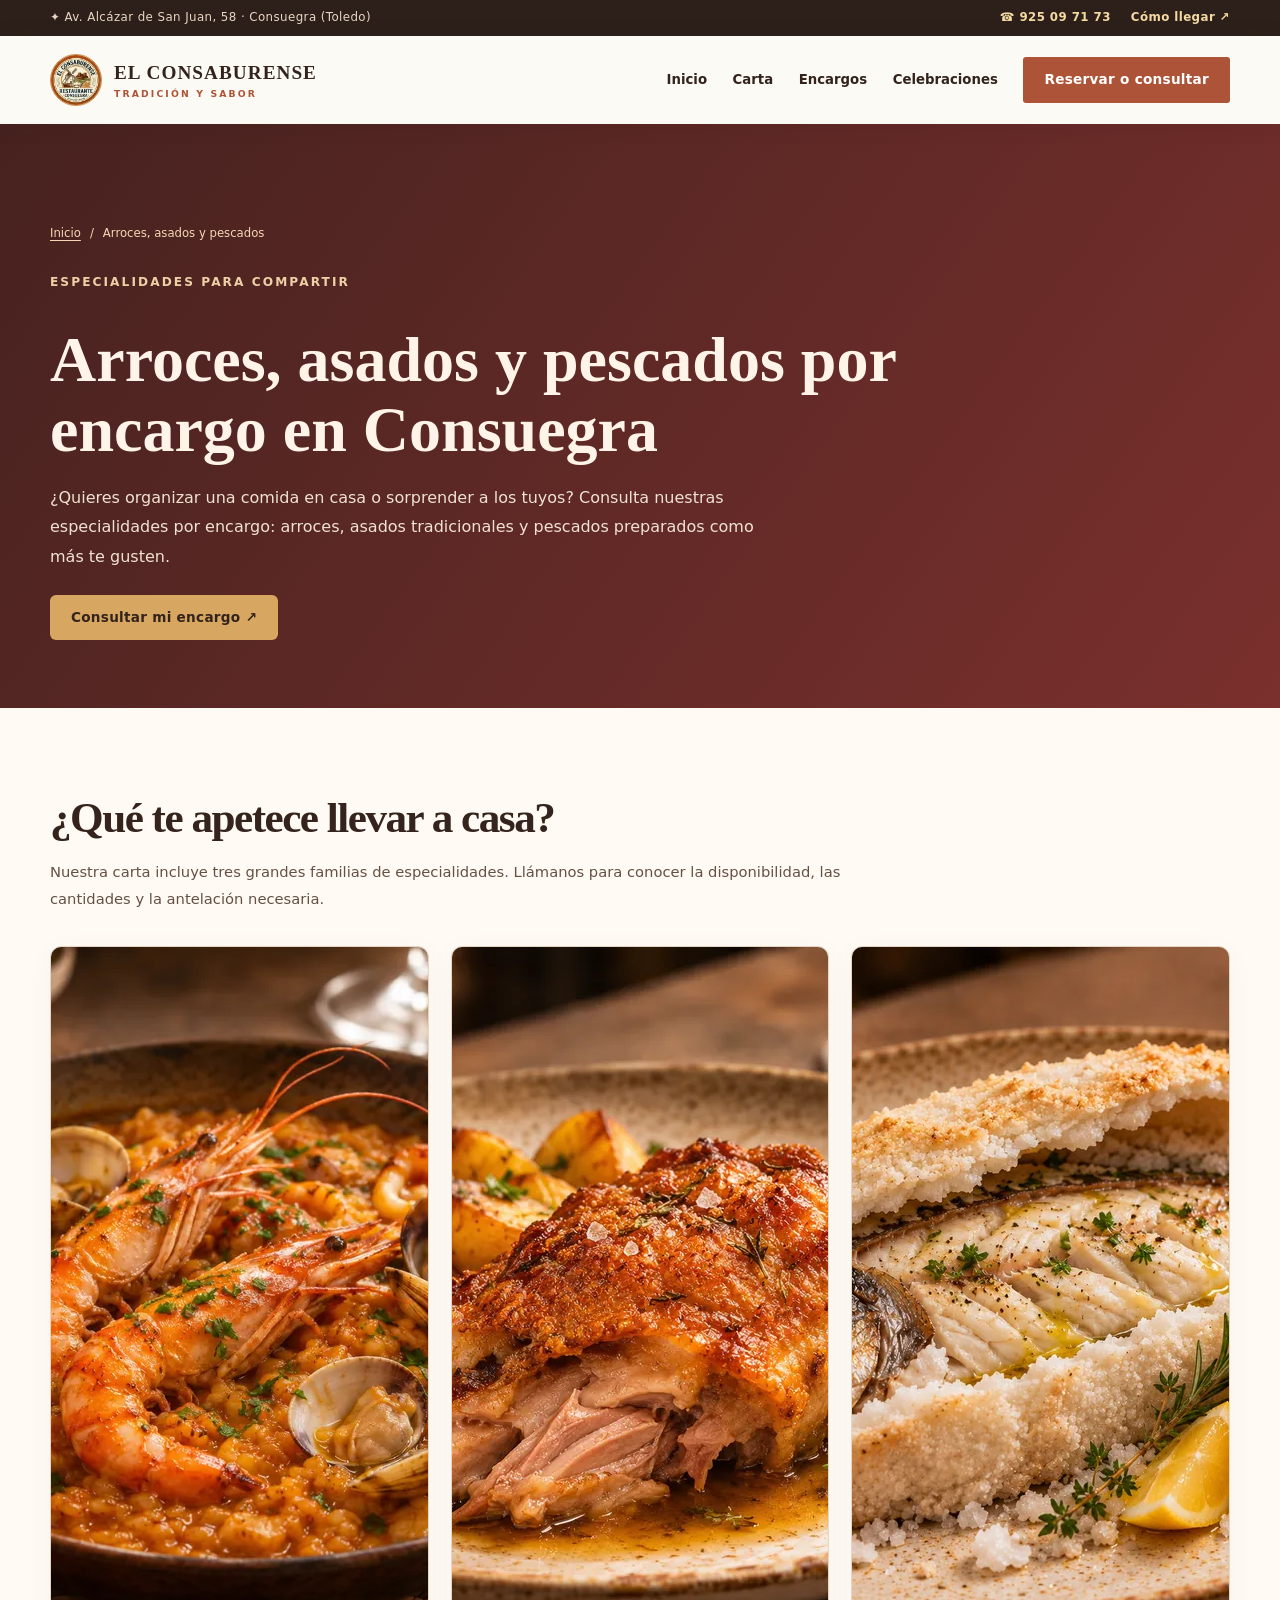
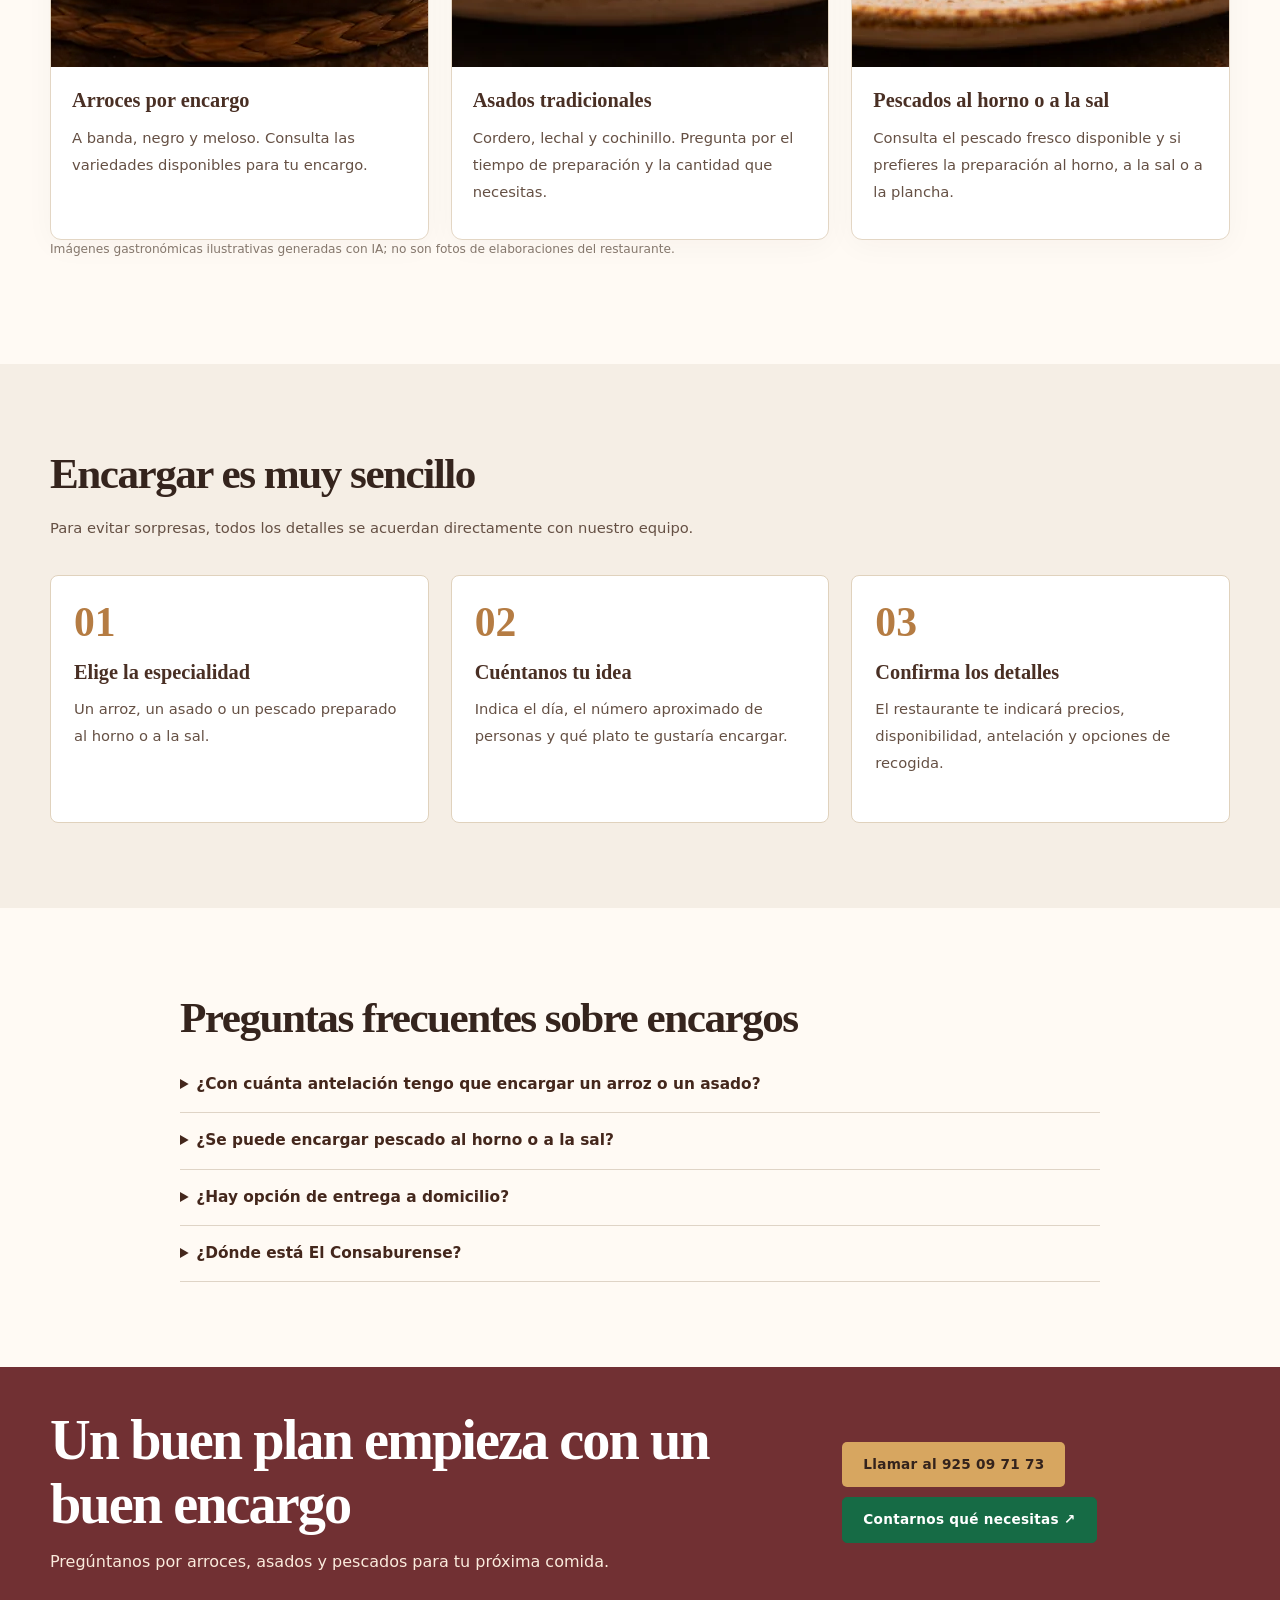
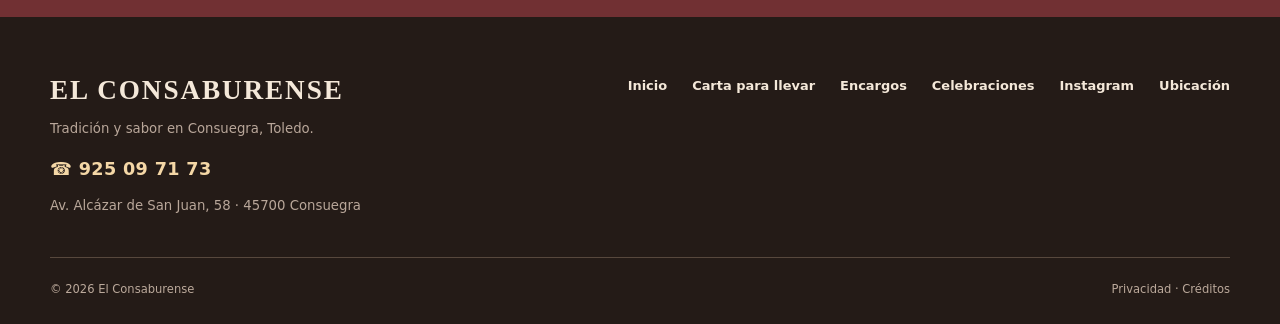
==== commit e0688d66: "deploy: b9b7331385223e037dee3aeb8282e0762515e2a7" ====
--- a/arroces-asados-por-encargo/index.html
+++ b/arroces-asados-por-encargo/index.html
@@ -55,6 +55,8 @@
 }
 </script>
   <title>Arroces, asados y pescados por encargo en Consuegra | El Consaburense</title>
+  <link rel="stylesheet" href="../motion.css?v=20261111-2">
+  <script src="../motion.js?v=20261111-2" defer></script>
 </head>
 <body class="seo-page">
 <a class="skip" href="#contenido">Saltar al contenido</a>
--- a/styles.css
+++ b/styles.css
@@ -414,3 +414,396 @@
   .seo-page .seo-page-nav>a:not(.btn){font-size:.75rem}
   .seo-page .seo-page-nav .nav-cta{width:100%;margin-top:4px}
 }
+
+
+/* Video corporativo vertical 9:16, sin estiramientos */
+.culinary-video.section{background:radial-gradient(ellipse at 15% 20%,#593827 0%,#241914 55%,#171210 100%);color:#fff3e5;padding:clamp(45px,7vw,85px) 0}
+.culinary-video__grid{display:grid;grid-template-columns:minmax(0,1.1fr) minmax(0,.9fr);gap:clamp(30px,6vw,86px);align-items:center}
+.culinary-video__copy{min-width:0}
+.culinary-video__eyebrow{font-size:.76rem;letter-spacing:.19em;text-transform:uppercase;color:#e2bb8e;font-weight:800}
+.culinary-video__copy h2{color:#fff8ed;font:normal clamp(2.3rem,5vw,4.6rem)/1.12 Georgia,serif;margin:14px 0 24px;letter-spacing:-.02em}
+.culinary-video__copy h2 em{color:#e5b985;display:block;font-weight:normal}
+.culinary-video__lead{font-size:1.03rem;line-height:1.8;color:#e8d7c4;max-width:47ch}
+.culinary-video__meta{font-weight:700;color:#d6b18a;font-size:.78rem;margin:15px 0 28px}
+.culinary-video__actions{display:flex;gap:19px;align-items:center;flex-wrap:wrap}
+.culinary-video__secondary{color:#f1cda4;text-decoration:underline;text-underline-offset:4px;font-weight:760;font-size:.85rem}
+.culinary-video__figure{margin:0;display:flex;flex-direction:column;align-items:center;gap:12px}
+.culinary-video__frame{width:min(100%,350px);aspect-ratio:9/16;overflow:hidden;border:1px solid #a77a4c;border-radius:18px;box-shadow:0 23px 62px #0007;background:#000}
+.culinary-video__frame video{width:100%;height:100%;display:block;aspect-ratio:9/16;object-fit:contain;background:#000}
+.culinary-video__figure figcaption{text-align:center;color:#cba782;font-size:.74rem}
+@media(max-width:820px){.culinary-video__grid{grid-template-columns:minmax(0,1fr);gap:30px}.culinary-video__copy{text-align:center}.culinary-video__lead{margin-inline:auto}.culinary-video__actions{justify-content:center}.culinary-video__frame{width:min(100%,345px)}}
+@media(max-width:430px){.culinary-video__copy h2{font-size:clamp(2.1rem,9vw,3rem)}.culinary-video__frame{width:min(100%,305px)}.culinary-video__actions .btn{width:100%}}
+
+
+
+/* Portada cinematográfica: vídeo completo y después carrusel existente */
+.hero.hero-film{position:relative;isolation:isolate;display:flex;align-items:center;width:100%;height:calc(100svh - 124px);min-height:620px;max-height:920px;overflow:hidden;background:#160e0b;color:#fffaf0}
+.hero-film__stage,.hero-film__video-layer,.hero-film__slides,.hero-film__shade{position:absolute;inset:0;overflow:hidden}
+.hero-film__stage{z-index:-2;pointer-events:none;background:#231913 url("media/zamburinas-preparacion-cartel-v2.webp") 70% center/auto 100% no-repeat}
+.hero-film__video-layer,.hero-film__slides{transition:opacity .95s ease}
+.hero-film__video-layer{opacity:1}
+.hero-film__video{position:absolute;display:block;max-width:none;pointer-events:none}
+.hero-film__video--ambient{inset:-9%;width:118%;height:118%;object-fit:cover;filter:blur(32px) brightness(.69) saturate(1.18);transform:scale(1.04)}
+.hero-film__video--main{height:100%;width:auto;max-width:none;top:0;left:74%;transform:translateX(-50%);object-fit:contain}
+.hero-film__slides{opacity:0}
+.hero-film__slide{position:absolute;inset:0;width:100%;height:100%;object-fit:cover;object-position:center;opacity:0;transition:opacity 1.05s ease;will-change:opacity}
+.hero-film__slide.is-active{opacity:1}
+.hero-film--gallery .hero-film__slides{opacity:1}
+.hero-film--gallery .hero-film__video-layer{opacity:0}
+.hero-film__shade{z-index:-1;pointer-events:none;background:linear-gradient(90deg,rgba(15,10,8,.89) 0%,rgba(20,13,10,.71) 39%,rgba(22,15,12,.20) 78%),linear-gradient(0deg,rgba(11,8,6,.66),transparent 48%)}
+.hero-film__inner{position:relative;z-index:2;padding:clamp(60px,8vh,112px) 0 clamp(80px,11vh,135px)}
+.hero-film__copy{width:min(100%,580px);max-width:100%;text-shadow:0 2px 22px #1008048c}
+.hero.hero-film h1{font-size:clamp(2.55rem,5vw,5.05rem);line-height:1.06;margin:0 0 20px;max-width:650px}
+.hero.hero-film h1 em{color:#f6c58e}
+.hero-film__description{font-size:clamp(.93rem,1.37vw,1.06rem);line-height:1.75;color:#f2e5d7;max-width:490px;margin:0 0 24px}
+.hero-film__feature{display:flex;flex-direction:column;gap:4px;border-left:3px solid #e2b274;padding:3px 0 4px 16px;margin:22px 0 23px}
+.hero-film__feature-label{font-size:.66rem;font-weight:830;letter-spacing:.14em;text-transform:uppercase;color:#f4d4aa}
+.hero-film__feature strong{font:700 clamp(1.12rem,2vw,1.65rem)/1.2 Georgia,serif;color:#fffaf1}
+.hero-film__actions{display:flex;flex-wrap:wrap;align-items:center;gap:10px}
+.hero-film__actions .btn{min-height:45px;padding:12px 17px}
+.hero-film__video-link{font-weight:750;font-size:.8rem;text-decoration:underline;text-underline-offset:4px;color:#ffe0b4;padding:8px 2px}
+.hero-film__place{margin:33px 0 0;color:#edcfad;font-size:.62rem;font-weight:780;letter-spacing:.20em}
+.hero-film__toolbar{position:absolute;z-index:5;right:clamp(18px,4vw,64px);bottom:30px;display:flex;align-items:center;gap:8px;flex-wrap:wrap;justify-content:flex-end}
+.hero-film__phase{border:1px solid #fff8ed3d;background:#1d130fd0;backdrop-filter:blur(12px);color:#ffe6c6;padding:8px 12px;border-radius:40px;font-weight:800;letter-spacing:.09em;font-size:.62rem}
+.hero-film__control{display:inline-flex;align-items:center;justify-content:center;gap:7px;min-height:38px;border:1px solid #fff7e27a;background:#241711dc;color:#fff7ed;border-radius:40px;padding:8px 13px;font-size:.71rem;font-weight:780;backdrop-filter:blur(10px);transition:background .2s}
+.hero-film__control:hover,.hero-film__control:focus-visible{background:#805534;border-color:#ffe0b9}
+.hero-film__control[hidden]{display:none}
+.hero-film__play-icon,.hero-film__audio-icon{font-size:.96rem;line-height:1}
+.hero-film__scroll{position:absolute;z-index:4;left:clamp(18px,4vw,64px);bottom:32px;display:flex;gap:9px;align-items:center;color:#ffe0bd;font-size:.68rem;font-weight:800;letter-spacing:.09em;text-decoration:none}
+.hero-film__scroll span{font-size:1.3rem}
+@media(max-width:900px){
+  .hero.hero-film h1{font-size:clamp(2.6rem,6.3vw,4.25rem)}
+  .hero-film__copy{width:min(74%,540px)}
+  .hero-film__video--main{left:78%}
+  .hero-film__shade{background:linear-gradient(90deg,#130c09eb 0%,#170e0bb8 48%,#160e0b37 100%),linear-gradient(0deg,#100905a8,transparent 50%)}
+}
+@media(max-width:680px){
+  .hero.hero-film{height:calc(100svh - 112px);min-height:615px;max-height:none;align-items:flex-end}
+  .hero-film__video--main{left:50%;height:100%;object-fit:contain}
+  .hero-film__video--ambient{filter:blur(16px) brightness(.7)}
+  .hero-film__shade{background:linear-gradient(180deg,rgba(17,10,8,.13) 0%,rgba(18,12,9,.1) 30%,rgba(17,11,8,.85) 62%,rgba(16,10,7,.97) 100%)}
+  .hero-film__inner{padding:0 0 104px}
+  .hero-film__copy{width:100%;text-align:left}
+  .hero.hero-film h1{font-size:clamp(2.2rem,8.9vw,3.25rem);margin-bottom:13px}
+  .hero-film__description{font-size:.9rem;line-height:1.56;margin-bottom:12px;max-width:470px}
+  .hero-film__feature{margin:13px 0 14px;padding-left:12px}
+  .hero-film__feature strong{font-size:1.11rem}
+  .hero-film__feature-label{font-size:.59rem}
+  .hero-film__actions{gap:8px}
+  .hero-film__actions .btn{min-height:41px;padding:10px 12px;font-size:.75rem}
+  .hero-film__video-link{font-size:.72rem}
+  .hero-film__place{display:none}
+  .hero-film__toolbar{right:16px;left:16px;bottom:18px;gap:5px;justify-content:flex-end}
+  .hero-film__scroll{display:none}
+  .hero-film__phase{margin-right:auto;font-size:.56rem;padding:7px 9px}
+  .hero-film__control{font-size:.65rem;min-height:35px;padding:7px 9px}
+  .hero-film__slide{object-position:center}
+}
+@media(max-width:390px){
+  .hero.hero-film{min-height:660px}
+  .hero.hero-film h1{font-size:clamp(2.05rem,8.5vw,2.65rem)}
+  .hero-film__description{font-size:.82rem}
+  .hero-film__actions .btn{padding:10px 9px;font-size:.7rem}
+  .hero-film__audio-label{display:none}
+}
+@media(prefers-reduced-motion:reduce){
+  .hero-film__video-layer,.hero-film__slides,.hero-film__slide,.hero-film__control{transition:none}
+  .hero-film__video--ambient{filter:none;opacity:.25}
+}
+
+
+/*
+ * Desktop only: full-bleed motion background for the portrait kitchen film.
+ * Keep an un-cropped, full-height 9:16 master on the right. The second live
+ * layer fills all available desktop width with a subtle spatial softening,
+ * avoiding the previous heavily blurred empty bands. Mobile stays unchanged.
+ */
+@media (min-width:901px) {
+  .hero.hero-film {
+    height:calc(100svh - 124px);
+    min-height:640px;
+    max-height:1120px;
+  }
+  .hero-film__stage {
+    background-color:#241812;
+    background-image:url("media/zamburinas-preparacion-cartel-v2.webp");
+    background-size:cover;
+    background-position:center center;
+  }
+  .hero-film__video--ambient {
+    inset:0;
+    width:100%;
+    height:100%;
+    object-fit:cover;
+    object-position:center center;
+    transform:scale(1.015);
+    filter:blur(4px) brightness(.8) saturate(1.03);
+  }
+  .hero-film__video--main {
+    top:0;
+    right:0;
+    left:auto;
+    width:auto;
+    height:100%;
+    max-width:none;
+    transform:none;
+    object-fit:contain;
+    -webkit-mask-image:linear-gradient(to right,transparent 0%,rgba(0,0,0,.36) 10%,rgba(0,0,0,.88) 24%,#000 36%);
+    mask-image:linear-gradient(to right,transparent 0%,rgba(0,0,0,.36) 10%,rgba(0,0,0,.88) 24%,#000 36%);
+  }
+  .hero-film__shade {
+    background:
+      linear-gradient(90deg,rgba(17,10,8,.91) 0%,rgba(19,12,9,.78) 29%,rgba(19,12,9,.4) 54%,rgba(19,12,9,.06) 80%),
+      linear-gradient(0deg,rgba(10,7,5,.6) 0%,transparent 35%,transparent 76%,rgba(16,10,7,.2));
+  }
+  .hero-film__copy {
+    width:min(100%,560px);
+  }
+}
+@media (min-width:681px) and (max-width:900px) {
+  .hero-film__video--ambient {
+    inset:0;
+    width:100%;
+    height:100%;
+    object-fit:cover;
+    filter:blur(5px) brightness(.8);
+    transform:scale(1.015);
+  }
+  .hero-film__video--main {
+    right:0;
+    left:auto;
+    top:0;
+    height:100%;
+    width:auto;
+    transform:none;
+    -webkit-mask-image:linear-gradient(to right,transparent 0%,#000 32%);
+    mask-image:linear-gradient(to right,transparent 0%,#000 32%);
+  }
+}
+@media (prefers-reduced-motion:reduce) and (min-width:681px) {
+  .hero-film__video--ambient {filter:none; opacity:.4}
+}
+
+/* Reserva asistida: pasos y respuestas claras sin formularios ni confirmación automática */
+.booking-how{margin:48px auto 24px;padding:clamp(25px,4vw,42px);background:#f8f0e4;border:1px solid #e7d4ba;border-radius:12px;display:grid;grid-template-columns:minmax(0,.8fr) minmax(0,1.6fr);gap:30px;align-items:start}
+.booking-how-intro .eyebrow{margin:0 0 12px}
+.booking-how-intro h3{margin:0;font:700 clamp(1.65rem,2.5vw,2.1rem)/1.22 var(--serif);color:#382820}
+.booking-how-intro em{font-weight:400;color:#98593a}
+.booking-how-list{display:grid;gap:16px;padding:0;margin:0;list-style:none}
+.booking-how-list li{display:flex;gap:17px;align-items:flex-start}
+.booking-how-list li>span{flex:none;display:grid;place-items:center;width:40px;height:40px;background:#382820;color:#e9c899;border-radius:50%;font-weight:800;font-size:.69rem;letter-spacing:.04em}
+.booking-how-list strong{display:block;color:#422d23;line-height:1.3}
+.booking-how-list p{margin:5px 0 0;color:#695749;font-size:.84rem;line-height:1.62}
+.booking-questions{max-width:870px;margin:35px auto 0}
+.booking-questions h3{font:700 clamp(1.55rem,2.3vw,2rem)/1.2 var(--serif);margin:0 0 15px;text-align:center;color:#382820}
+.booking-questions details{background:#fffdf9;border:1px solid #dfd0bc;border-radius:8px;margin:10px 0;padding:0 19px}
+.booking-questions summary{cursor:pointer;color:#432d20;font-weight:740;padding:17px 26px 17px 0;position:relative;list-style:none}
+.booking-questions summary::-webkit-details-marker{display:none}
+.booking-questions summary:after{content:"+";position:absolute;right:0;top:50%;transform:translateY(-50%);font-weight:600;font-size:1.4rem;color:#a46b44}
+.booking-questions details[open] summary:after{content:"−"}
+.booking-questions details p{font-size:.88rem;line-height:1.7;color:#6b5646;margin:0 0 18px}
+.booking-questions summary:focus-visible{outline:3px solid #ae754d;outline-offset:4px}
+@media(max-width:760px){.booking-how{grid-template-columns:1fr;gap:22px;margin-top:36px}.booking-questions{margin-top:26px}}
+
+/* Fotografías auténticas verificadas: esta sección solo se genera si existen archivos y manifiesto. */
+.real-gallery-section{background:#f6eddf;border-top:1px solid #e6d5c0;border-bottom:1px solid #e6d5c0}
+.real-gallery-intro{max-width:790px;margin:0 auto 34px;text-align:center}
+.real-gallery-intro h2{font:700 clamp(2rem,3.8vw,3.2rem)/1.17 var(--serif);margin:12px 0 15px}
+.real-gallery-intro p{font-size:.92rem;color:#68564c;line-height:1.75}
+.real-gallery-grid{display:grid;grid-template-columns:repeat(3,minmax(0,1fr));gap:18px}
+.real-gallery-grid figure{margin:0;background:#fffaf3;border:1px solid #e5d1b7;border-radius:9px;overflow:hidden;box-shadow:0 14px 35px #34231c11}
+.real-gallery-grid img{width:100%;aspect-ratio:4/3;object-fit:cover}
+.real-gallery-grid figcaption{padding:16px 17px 19px;font:700 1.1rem/1.3 var(--serif)}
+.real-gallery-grid figcaption small{display:block;margin-top:6px;font:500 .71rem/1.4 var(--sans);color:#7a6454}
+@media(max-width:810px){.real-gallery-grid{grid-template-columns:repeat(2,minmax(0,1fr))}}
+@media(max-width:560px){.real-gallery-grid{grid-template-columns:1fr}.real-gallery-grid img{aspect-ratio:4/3}}
+
+/* En la primera pantalla los controles de vídeo tienen prioridad sobre el avatar flotante.
+   La acción Reservar mesa sigue disponible en la portada. Sol reaparece al bajar. */
+.sol-assistant.sol-pause-launcher:not(.sol-is-open){opacity:0;visibility:hidden;pointer-events:none}
+.sol-assistant{transition:opacity .2s ease,visibility .2s ease}
+@media(prefers-reduced-motion:reduce){.sol-assistant{transition:none}}
+
+/* Sugerencias del día · reinterpretación web de la carta A5 del restaurante.
+   Bloque editorial dentro del recorrido de Carta, antes de Carta para llevar. */
+.day-suggestions-section{
+  background:#30231e;
+  background-image:radial-gradient(circle at 2% 4%,#6a45332c,transparent 36%),radial-gradient(circle at 100% 100%,#b4814a1b,transparent 40%);
+  color:#fdf4e6;overflow:hidden;
+}
+.day-suggestions-wrap{position:relative;z-index:1}
+.day-suggestions-header{display:flex;gap:45px;justify-content:space-between;align-items:flex-end;margin:0 0 38px}
+.day-suggestions-header>div:first-child{max-width:700px}
+.day-suggestions-overline{color:#d4b48b;display:inline-flex;gap:8px;align-items:center}
+.day-suggestions-header h2{color:#fff8ec;margin:13px 0 14px;font-size:clamp(2.35rem,4.6vw,4.4rem);line-height:1.06;letter-spacing:-.035em}
+.day-suggestions-header h2 em{color:#d7b080;font-weight:400}
+.day-suggestions-header p{color:#e2d1c1;line-height:1.75;max-width:640px;margin:0}
+.day-suggestions-header-action{display:flex;flex-direction:column;align-items:flex-end;gap:16px;flex:none}
+.day-suggestions-edition{color:#dfbd92;font-size:.62rem;font-weight:800;letter-spacing:.14em}
+.day-suggestions-header-action .btn{white-space:nowrap}
+.day-suggestions-grid{display:grid;grid-template-columns:.96fr 1.04fr;gap:22px;align-items:start}
+.day-suggestions-group{
+  position:relative;isolation:isolate;overflow:hidden;
+  background:#fffaf2;color:#3e2b23;border:1px solid #dfc6a4;border-radius:9px;
+  box-shadow:0 24px 54px #180c0833;padding:clamp(21px,2.5vw,32px);
+}
+.day-suggestions-group:before{
+  content:"";position:absolute;z-index:-1;right:-65px;top:15px;width:220px;height:220px;
+  background:url("media/logo-consaburense.webp") center/contain no-repeat;opacity:.035;pointer-events:none;
+}
+.day-suggestions-group-head{display:flex;align-items:center;gap:13px;padding-bottom:19px;margin-bottom:2px;border-bottom:1px solid #d9c29e}
+.day-suggestions-category-mark{display:grid;place-items:center;width:43px;height:43px;flex:none;border:1px solid #e1c9a7;border-radius:50%;color:#a0633c;font-size:1.35rem}
+.day-suggestions-category-kicker{color:#aa7149;font-size:.6rem;font-weight:800;letter-spacing:.17em}
+.day-suggestions-group-head h3{font:700 clamp(1.28rem,1.9vw,1.75rem)/1.2 var(--serif);margin:5px 0 0}
+.day-suggestions-list{margin:0;padding:0;list-style:none}
+.day-suggestion{display:grid;grid-template-columns:minmax(0,1fr) auto;align-items:center;gap:12px;padding:16px 0;border-bottom:1px solid #eadfce}
+.day-suggestion:last-child{border-bottom:none;padding-bottom:2px}
+.day-suggestion-info{min-width:0}
+.day-suggestion-name{font:700 clamp(.92rem,1.12vw,1.05rem)/1.42 var(--serif);color:#3e2b23;display:block}
+.day-suggestion-allergens{display:block;margin-top:6px;letter-spacing:.1em;font-size:.88rem;line-height:1.4}
+.day-suggestion-price{font:800 .96rem/1.3 var(--sans);color:#925231;white-space:nowrap;text-align:right;font-variant-numeric:tabular-nums}
+.day-suggestions-footer{display:grid;grid-template-columns:1.18fr .82fr;gap:25px;align-items:start;margin-top:28px;padding:24px 26px;border:1px solid #80634b;border-radius:8px;background:#3d2a21}
+.day-suggestions-allergens strong{display:block;font-size:.78rem;color:#f5dcba;margin-bottom:10px}
+.day-suggestions-allergens p{display:flex;flex-wrap:wrap;gap:8px 16px;margin:0}
+.day-suggestions-allergens p span{font-size:.74rem;color:#f2e4d3;white-space:nowrap}
+.day-suggestions-legal{font-size:.73rem;line-height:1.7;color:#d8c9b9;margin:0}
+.day-suggestions-contact{display:flex;justify-content:space-between;align-items:center;gap:18px;margin-top:30px;padding-top:25px;border-top:1px solid #7e604c}
+.day-suggestions-contact p{color:#eedcc6;font:italic 1.16rem var(--serif);margin:0}
+.day-suggestions-contact>div{display:flex;align-items:center;flex-wrap:wrap;gap:16px 22px}
+.day-suggestions-contact a{font-weight:800;font-size:.82rem;color:#f4d0a7;text-decoration:underline;text-underline-offset:5px}
+.day-suggestions-contact a:hover{color:#fff}
+.menu-suggestions-link{display:inline-flex;align-items:center;justify-content:center;gap:9px;margin-top:14px;padding:11px 17px;border:1px solid #c29a6a;border-radius:999px;color:#704324;background:#fdf7eb;font-size:.83rem;font-weight:800;transition:background .2s ease,transform .2s ease}
+.menu-suggestions-link:hover{background:#efe0c8;transform:translateY(-2px)}
+.day-suggestions-section :is(a):focus-visible{outline:3px solid #e7bb84;outline-offset:4px}
+@media(max-width:1050px){
+  .day-suggestions-header{align-items:start;flex-direction:column;gap:20px}
+  .day-suggestions-header-action{align-items:start}
+}
+@media(max-width:850px){
+  .day-suggestions-grid{grid-template-columns:1fr;gap:19px}
+  .day-suggestions-footer{grid-template-columns:1fr;gap:20px}
+  .day-suggestions-contact{flex-direction:column;align-items:start}
+}
+@media(max-width:600px){
+  .day-suggestions-group{padding:22px 20px}
+  .day-suggestions-section .wrap{width:min(100% - 30px,1180px)}
+  .day-suggestions-header h2{font-size:clamp(2.3rem,11vw,3.2rem)}
+  .day-suggestions-header p{font-size:.88rem}
+  .day-suggestions-header-action .btn{width:100%;white-space:normal}
+  .day-suggestions-footer{padding:20px}
+  .day-suggestion{gap:10px;padding:15px 0}
+  .day-suggestion-price{font-size:.87rem}
+  .day-suggestions-contact>div{flex-direction:column;align-items:start;gap:15px}
+}
+@media(prefers-reduced-motion:reduce){.menu-suggestions-link{transition:none}.menu-suggestions-link:hover{transform:none}}
+
+
+/* Cooperativa San Isidro Labrador · edición simplificada y galería automática.
+   Imágenes ambientales autorizadas previamente en este repositorio. */
+.san-isidro-feature{margin:35px 0 55px;background:#f2e6d5;color:#35221f;border-radius:8px;overflow:hidden;box-shadow:0 22px 55px #0b04072d;isolation:isolate}
+.si-showcase{display:grid;grid-template-columns:1.02fr .98fr;background:#301a21}
+.si-story{color:#fff3e6;background:radial-gradient(circle at 0% 0%,#6c3d4545,transparent 60%),#29161a;min-height:510px;padding:clamp(30px,4.6vw,62px);display:flex;flex-direction:column;justify-content:center;align-items:flex-start}
+.si-eyebrow{font-size:.63rem;font-weight:800;letter-spacing:.18em;color:#e0b883;margin:0 0 22px}
+.si-story h3{font:700 clamp(2.7rem,4vw,4.65rem)/1.05 var(--serif);letter-spacing:-.04em;margin:0 0 19px;color:#fff6ed}
+.si-story h3 em{font-weight:400;color:#e1b47e;white-space:normal}
+.si-story .si-headline{font:italic clamp(1.15rem,1.7vw,1.48rem)/1.45 var(--serif);color:#f0d4b5;margin:0 0 18px}
+.si-story .si-body{font-size:.87rem;line-height:1.75;color:#e0cfc4;max-width:590px;margin:0 0 12px}
+.si-story .si-body strong{color:#fff0db}
+.si-btn{display:inline-flex;justify-content:center;align-items:center;gap:10px;min-height:47px;padding:13px 18px;margin-top:17px;border-radius:4px;letter-spacing:.01em;font-weight:800;font-size:.83rem;transition:transform .2s ease,background .2s ease}
+.si-btn-primary{background:#deb985;color:#311d1e}
+.si-btn-primary:hover{background:#f1d2a3;transform:translateY(-2px)}
+.si-vineyard{margin:0;position:relative;min-height:510px;background:#301b22;overflow:hidden}
+.si-gallery-photos{position:absolute;inset:0}
+.si-gallery-slide{position:absolute;inset:0;width:100%;height:100%;object-fit:cover;opacity:0;visibility:hidden;transition:opacity 900ms ease,visibility 900ms ease;filter:saturate(.86) brightness(.68)}
+.si-gallery-slide.is-active{opacity:1;visibility:visible}
+.si-vineyard:after{content:"";position:absolute;inset:0;pointer-events:none;background:linear-gradient(180deg,#150b1266 0%,transparent 35%,#120910c4 100%)}
+.si-gallery-overlay{position:absolute;z-index:1;inset:35px 23px 130px;border:1px solid #f9d6a068;color:#fff1df;display:flex;flex-direction:column;justify-content:center;align-items:center;text-align:center;pointer-events:none;gap:22px;padding:15px}
+.si-gallery-overlay>span{font-size:.67rem;letter-spacing:.2em;font-weight:800}
+.si-gallery-overlay>strong{font:700 clamp(2.25rem,4vw,4.2rem)/1.12 var(--serif);text-shadow:0 4px 24px #1f0b1aaa}
+.si-gallery-overlay em{font-weight:400;color:#f0c892}
+.si-gallery-toolbar{position:absolute;z-index:2;bottom:15px;left:22px;right:22px;display:flex;align-items:end;justify-content:space-between;gap:18px;color:#fff6eb}
+.si-gallery-toolbar figcaption{display:flex;flex-direction:column;gap:3px;min-width:0}
+.si-gallery-toolbar figcaption strong{font:700 1.04rem var(--serif)}
+.si-gallery-toolbar figcaption small{font-size:.65rem;color:#e7d4c8;line-height:1.5}
+.si-gallery-controls{display:flex;align-items:center;gap:6px;flex:none}
+.si-gallery-controls button{width:39px;height:39px;display:grid;place-items:center;border-radius:50%;background:#291821c9;border:1px solid #dfc5ab75;color:#fff5df;font-size:1.52rem;font-weight:700;transition:background .2s ease}
+.si-gallery-controls button#si-gallery-toggle{font-size:.8rem;letter-spacing:-.12em}
+.si-gallery-controls button:hover{background:#8d573d}
+.si-gallery-controls #si-gallery-count{font-size:.69rem;min-width:44px;text-align:center;font-weight:800;letter-spacing:.07em}
+.si-heritage{display:grid;grid-template-columns:repeat(3,minmax(0,1fr));background:#dfc39d;padding:17px 28px;margin:0}
+.si-fact{display:flex;flex-direction:column-reverse;gap:4px;justify-content:center;padding:13px 25px;border-right:1px solid #7451394f;min-height:93px}
+.si-fact:last-child{border:0}
+.si-fact dd{font:700 clamp(2rem,3vw,2.8rem)/1.05 var(--serif);color:#382122;margin:0}
+.si-fact dt{font-size:.71rem;color:#6b4e40;line-height:1.4}
+.si-craft{display:grid;grid-template-columns:1.02fr .98fr;gap:clamp(20px,4vw,55px);padding:clamp(28px,4vw,55px);background:#fbf3e7}
+.si-craft-eyebrow{font-size:.64rem;letter-spacing:.12em;font-weight:850;color:#9d6349}
+.si-craft h4{font:700 clamp(1.9rem,2.75vw,2.7rem)/1.15 var(--serif);color:#39271f;margin:12px 0 16px}
+.si-craft h4 em{font-weight:400;color:#9b6441}
+.si-craft-story p{max-width:560px;font-size:.88rem;color:#6d5547;line-height:1.8;margin:0}
+.si-labels{background:#f0e0ca;border:1px solid #dec39f;padding:24px 28px;display:flex;flex-direction:column;justify-content:center;border-radius:5px}
+.si-label-card{display:flex;flex-direction:column;gap:3px;border-bottom:1px solid #d3b693;padding:13px 0}
+.si-label-card strong{font:700 1.65rem var(--serif);color:#563426}
+.si-label-card small{font-size:.74rem;color:#795b49}
+.si-labels p{font-size:.74rem;line-height:1.6;color:#795b49;margin:15px 0 0}
+.si-source{margin:0;padding:15px clamp(28px,4vw,55px);background:#e5d2b7;color:#725544;font-size:.68rem;line-height:1.75}
+.si-source a{color:#5c3928;text-decoration:underline;text-underline-offset:3px;font-weight:800}
+.si-gallery-controls button:focus-visible,.si-btn:focus-visible,.si-source a:focus-visible{outline:3px solid #e8bd81;outline-offset:3px}
+@media(max-width:950px){.si-showcase{grid-template-columns:1fr}.si-story{min-height:0;padding:clamp(30px,5vw,50px)}.si-vineyard{min-height:410px}.si-gallery-overlay{inset:22px 20px 116px}}
+@media(max-width:720px){.si-craft{grid-template-columns:1fr}.si-heritage{padding:13px}.si-fact{padding:11px 15px}}
+@media(max-width:530px){.si-story{padding:31px 23px 35px}.si-story h3{font-size:clamp(2.6rem,9.4vw,3.6rem)}.si-vineyard{min-height:385px}.si-gallery-overlay{inset:18px 14px 123px}.si-gallery-overlay>strong{font-size:clamp(2.4rem,10vw,3.5rem)}.si-gallery-toolbar{left:15px;right:15px;bottom:11px;gap:6px}.si-gallery-toolbar figcaption strong{font-size:.92rem}.si-gallery-toolbar figcaption small{font-size:.55rem;max-width:170px}.si-gallery-controls{gap:3px}.si-gallery-controls button{width:33px;height:33px;font-size:1.3rem}.si-gallery-controls #si-gallery-count{font-size:.61rem;min-width:37px}.si-fact{padding:13px 8px;min-height:84px}.si-fact dd{font-size:1.8rem}.si-fact dt{font-size:.58rem}.si-craft{padding:29px 22px}.si-labels{padding:23px}.si-source{padding:14px 22px}}
+@media(prefers-reduced-motion:reduce){.si-gallery-slide{transition:none}.si-btn{transition:none}.si-btn:hover{transform:none}}
+
+
+/* Premios históricos y contexto enoturístico: tipografía compacta, sin botones duplicados. */
+.si-craft-story .si-awards{border-left:3px solid #ac7650;background:#f1e4d1;padding:16px 19px;margin:20px 0 17px}
+.si-awards>strong{font:700 1.12rem/1.3 var(--serif);color:#472b23}
+.si-awards ul{list-style:none;padding:0;margin:12px 0 0;display:grid;gap:11px}
+.si-awards li{display:flex;align-items:start;justify-content:space-between;gap:12px;border-top:1px solid #d4b99c;padding-top:10px}
+.si-awards li span{font-size:.82rem;color:#68402e;font-weight:800}
+.si-awards li small{font-size:.7rem;line-height:1.5;color:#745d4b;text-align:right;max-width:160px}
+.si-modernisation{font-size:.81rem!important;line-height:1.72!important}
+.si-modernisation small{display:block;margin-top:7px;color:#8c705f}
+.si-travel-note{display:flex;justify-content:space-between;align-items:center;gap:22px;padding:22px clamp(28px,4vw,55px);border-top:1px solid #cfb295;background:#f0e2cf}
+.si-travel-note>div{max-width:740px}
+.si-travel-note strong{font:700 1.25rem/1.3 var(--serif);color:#452c27}
+.si-travel-note p{font-size:.79rem;line-height:1.65;color:#6b5042;margin:7px 0 0}
+.si-travel-note a{font-size:.78rem;line-height:1.5;color:#78432c;text-decoration:underline;text-underline-offset:4px;font-weight:800;max-width:255px;flex:none}
+.si-travel-note a:focus-visible{outline:3px solid #b47a49;outline-offset:4px}
+@media(max-width:690px){.si-travel-note{flex-direction:column;align-items:start;padding:22px}.si-travel-note a{max-width:none}.si-awards li{flex-direction:column;gap:5px}.si-awards li small{text-align:left;max-width:none}}
+
+/* Vídeo editorial de San Isidro: reproductor integrado, accesible y responsive. */
+.si-film{display:grid;grid-template-columns:minmax(0,1.52fr) minmax(265px,.83fr);background:#28191b;color:#f7eee5;overflow:hidden}
+.si-film-media{min-width:0;display:flex;align-items:center;background:#160e12}
+.si-film-video{display:block;width:100%;height:auto;aspect-ratio:16/9;object-fit:contain;max-height:480px;background:#100c10}
+.si-film-copy{padding:clamp(27px,4vw,56px);display:flex;flex-direction:column;justify-content:center;align-items:flex-start;gap:13px}
+.si-film-copy .si-craft-eyebrow{color:#e2bc88;font-size:.68rem}
+.si-film-copy h4{color:#fff4e9;font:700 clamp(2rem,3vw,3.25rem)/1.09 var(--serif);margin:0;letter-spacing:-.025em}
+.si-film-copy h4 em{font-weight:400;color:#e3be88}
+.si-film-copy p{color:#e3cfc1;font-size:.88rem;line-height:1.75;margin:0;max-width:420px}
+.si-film-copy small{font-size:.7rem;line-height:1.6;color:#c7ada3;margin-top:4px}
+.si-film-video:focus-visible{outline:3px solid #e3be88;outline-offset:-3px}
+@media(max-width:860px){.si-film{grid-template-columns:minmax(0,1fr)}.si-film-video{max-height:none}.si-film-copy{padding:28px 27px 34px;gap:10px}}
+@media(prefers-reduced-motion:reduce){.si-film *{scroll-behavior:auto}}
+
+/* Galería vídeo + fotografías, revisión fluidez noviembre 2026. */
+.si-showcase{grid-template-columns:minmax(0, .93fr) minmax(0,1.07fr)}
+.si-vineyard.si-gallery{min-height:510px;display:flex;flex-direction:column;background:#1b1218}
+.si-gallery-photos{position:relative;inset:auto;width:100%;height:auto;flex:1 1 auto;min-height:0;aspect-ratio:16/10;overflow:hidden;isolation:isolate;background:#140d13}
+.si-gallery-slide{position:absolute;inset:0;width:100%;height:100%;object-fit:cover;object-position:center;opacity:0;visibility:hidden;z-index:0;transition:opacity .75s ease,visibility 0s linear .75s;filter:saturate(.94) brightness(.9);transform:translateZ(0);backface-visibility:hidden}
+.si-gallery-slide.is-active{opacity:1;visibility:visible;z-index:1;transition:opacity .75s ease,visibility 0s linear 0s}
+.si-gallery-video{display:block;aspect-ratio:16/9;object-fit:contain;object-position:center;filter:none;background:#110d12;max-width:100%}
+.si-gallery-video.is-active{z-index:2}
+.si-vineyard.si-gallery:after{display:none}
+.si-gallery-overlay{inset:15px 18px auto;z-index:3;display:flex;justify-content:flex-start;align-items:flex-start;border:0;pointer-events:none;padding:0;gap:0}
+.si-gallery-overlay span{display:inline-block;font-size:.58rem;letter-spacing:.13em;padding:8px 11px;border:1px solid #f9d6a065;background:#190d14a6;border-radius:3px}
+.si-gallery.is-video-active .si-gallery-overlay{display:none}
+.si-gallery-toolbar{position:relative;inset:auto;bottom:auto;left:auto;right:auto;z-index:4;display:flex;align-items:center;gap:12px;min-height:88px;padding:13px 16px;background:linear-gradient(120deg,#25151c,#38232b);color:#fff5e7}
+.si-gallery-toolbar figcaption{flex:1 1 auto;min-width:0}
+.si-gallery-toolbar figcaption strong{font-size:clamp(.93rem,1.5vw,1.08rem)}
+.si-gallery-toolbar figcaption small{font-size:.66rem;max-width:340px;line-height:1.5;color:#ead7c8}
+.si-gallery-controls{flex:0 0 auto}
+.si-gallery-controls button{cursor:pointer;touch-action:manipulation;width:40px;height:40px}
+.si-gallery-controls #si-gallery-count{min-width:49px}
+@media(max-width:950px){.si-showcase{grid-template-columns:1fr}.si-vineyard.si-gallery{min-height:0}.si-gallery-photos{aspect-ratio:16/9}.si-gallery-video{object-fit:contain}}
+@media(max-width:530px){.si-gallery-photos{aspect-ratio:16/10}.si-gallery-video{object-fit:contain}.si-gallery-toolbar{padding:12px 11px;gap:7px;min-height:95px}.si-gallery-toolbar figcaption strong{font-size:.84rem}.si-gallery-toolbar figcaption small{font-size:.6rem;max-width:190px}.si-gallery-controls button{height:35px;width:35px}.si-gallery-controls #si-gallery-count{min-width:39px;font-size:.62rem}.si-gallery-overlay{inset:10px 10px auto}.si-gallery-overlay span{font-size:.48rem}}
+@media(prefers-reduced-motion:reduce){.si-gallery-slide,.si-gallery-slide.is-active{transition:none;transform:none}}
--- a/motion.css
+++ b/motion.css
@@ -0,0 +1,126 @@
+/* Microinteracciones ligeras de El Consaburense: sin dependencias externas. */
+:root { --motion-ease: cubic-bezier(.22,1,.36,1); }
+.reading-progress {
+  position:fixed; left:0; top:0; z-index:70; width:100%; height:3px;
+  pointer-events:none; background:linear-gradient(90deg,#a65a3d,#e3bf85);
+  transform:scaleX(0); transform-origin:0 50%;
+}
+.motion-item {
+  opacity:0; transform:translate3d(0,28px,0);
+  transition:opacity .76s ease, transform .76s var(--motion-ease),
+    box-shadow .3s ease, border-color .3s ease;
+}
+.motion-item[data-motion-axis="left"] { transform:translate3d(-30px,12px,0); }
+.motion-item[data-motion-axis="right"] { transform:translate3d(30px,12px,0); }
+.motion-item.is-visible { opacity:1; transform:translate3d(0,0,0); }
+.motion-item.motion-delay-1 { transition-delay:90ms; }
+.motion-item.motion-delay-2 { transition-delay:180ms; }
+
+/* La película sigue intacta; solo entra la tipografía en secuencia. */
+@keyframes consaburense-hero-enter {
+  from { opacity:0; transform:translate3d(0,16px,0); }
+  to { opacity:1; transform:translate3d(0,0,0); }
+}
+.hero-film__copy > .eyebrow { animation:consaburense-hero-enter .7s var(--motion-ease) both .08s; }
+.hero-film__copy > h1 { animation:consaburense-hero-enter .82s var(--motion-ease) both .18s; }
+.hero-film__copy > .hero-film__description { animation:consaburense-hero-enter .8s var(--motion-ease) both .3s; }
+.hero-film__copy > .hero-film__feature { animation:consaburense-hero-enter .8s var(--motion-ease) both .38s; }
+.hero-film__copy > .hero-film__actions { animation:consaburense-hero-enter .8s var(--motion-ease) both .48s; }
+.hero-film__copy > .hero-film__place { animation:consaburense-hero-enter .8s var(--motion-ease) both .56s; }
+.seo-page-top .eyebrow { animation:consaburense-hero-enter .68s var(--motion-ease) both .06s; }
+.seo-page-top h1 { animation:consaburense-hero-enter .78s var(--motion-ease) both .16s; }
+.seo-page-top p { animation:consaburense-hero-enter .78s var(--motion-ease) both .27s; }
+.seo-page-top .btn { animation:consaburense-hero-enter .78s var(--motion-ease) both .38s; }
+
+/* La carta se renueva con una transición breve cada vez que cambian las pestañas. */
+@keyframes consaburense-menu-enter {
+  from { opacity:0; transform:translate3d(0,10px,0); }
+  to { opacity:1; transform:none; }
+}
+#menu-items > .menu-item { animation:consaburense-menu-enter .42s var(--motion-ease) both; }
+#menu-items > .menu-item:nth-child(2) { animation-delay:45ms; }
+#menu-items > .menu-item:nth-child(3) { animation-delay:90ms; }
+#menu-items > .menu-item:nth-child(4) { animation-delay:135ms; }
+#menu-items > .menu-item:nth-child(n+5) { animation-delay:170ms; }
+
+/* Navegación editorial: subrayado que se dibuja y sección actual. */
+#main-nav > a:not(.btn) { position:relative; }
+#main-nav > a:not(.btn)::after {
+  content:""; position:absolute; left:0; right:0; bottom:-8px; height:2px;
+  background:#b26d48; transform:scaleX(0); transform-origin:left center;
+  transition:transform .32s var(--motion-ease);
+}
+#main-nav > a:not(.btn):hover::after,
+#main-nav > a:not(.btn):focus-visible::after,
+#main-nav > a.is-current:not(.btn)::after { transform:scaleX(1); }
+#main-nav > a.is-current:not(.btn) { color:#a05a35; }
+
+@media (hover:hover) and (pointer:fine) {
+  .event-card, .review-card, .booking-quick-card, .seo-card {
+    transition:transform .32s var(--motion-ease), box-shadow .32s ease, border-color .32s ease;
+  }
+  :is(.event-card,.review-card,.booking-quick-card,.seo-card):hover {
+    transform:translate3d(0,-5px,0);
+    box-shadow:0 18px 38px rgba(43,26,17,.14);
+    border-color:#c39a6e;
+  }
+  .event-card:hover { border-color:#ad8866; box-shadow:0 18px 38px #0d090822; }
+  .motion-item.is-visible:is(.event-card,.review-card,.booking-quick-card,.seo-card,.wine-card,.agenda-card):hover {
+    transform:translate3d(0,-5px,0);
+  }
+  .intro-image img, .location-visual img, .seo-card img {
+    transition:transform .7s var(--motion-ease);
+  }
+  .intro-visual:hover .intro-image img,
+  .location-visual:hover img,
+  .seo-card:hover img { transform:scale(1.045); }
+  .feature-grid .feature-icon { display:inline-block; transition:transform .4s var(--motion-ease); }
+  .feature-grid > div:hover .feature-icon { transform:translate3d(0,-4px,0) rotate(-7deg); }
+  :is(.btn-gold,.btn-primary,.btn-whatsapp):hover { box-shadow:0 12px 26px #56332130; }
+  :is(.text-link,.town-more,.event-contact,.wine-card-bottom a,.hero-film__actions a)
+    span[aria-hidden="true"] { display:inline-block; transition:transform .25s var(--motion-ease); }
+  :is(.text-link,.town-more,.event-contact,.wine-card-bottom a,.hero-film__actions a):hover
+    span[aria-hidden="true"] { transform:translate3d(4px,-2px,0); }
+}
+@media (max-width:790px) {
+  #main-nav > a:not(.btn)::after { left:13px; right:auto; width:49px; bottom:8px; }
+  .motion-item[data-motion-axis] { transform:translate3d(0,19px,0); }
+  .motion-item.is-visible { transform:translate3d(0,0,0); }
+}
+@media (prefers-reduced-motion:reduce) {
+  html { scroll-behavior:auto !important; }
+  .motion-item,.motion-item[data-motion-axis],.motion-item.is-visible {
+    opacity:1 !important; transform:none !important; transition:none !important;
+  }
+  .hero-film__copy > *, .seo-page-top .eyebrow,.seo-page-top h1,
+  .seo-page-top p,.seo-page-top .btn, #menu-items > .menu-item {
+    animation:none !important;
+  }
+  #main-nav > a:not(.btn)::after,
+  .intro-image img,.location-visual img,.seo-card img,.feature-grid .feature-icon {
+    transition:none !important;
+  }
+  :is(.event-card,.review-card,.booking-quick-card,.seo-card,.wine-card,.agenda-card):hover,
+  .intro-visual:hover .intro-image img,.location-visual:hover img,
+  .seo-card:hover img,.feature-grid > div:hover .feature-icon {
+    transform:none !important;
+  }
+}
+
+
+/* Visor del patrimonio: pasar entre fotografías sin cerrar el diálogo. */
+.town-lightbox-pager{display:flex;justify-content:center;align-items:center;gap:clamp(10px,3vw,28px);padding:11px 18px;background:#19110e;border-top:1px solid #745642}
+.town-lightbox-pager button{display:inline-flex;align-items:center;justify-content:center;gap:9px;min-width:110px;min-height:44px;padding:7px 14px;border:1px solid #98765b;border-radius:99px;color:#fff6e8;background:#34241b;font-weight:700;font-size:.8rem;transition:background .2s,border-color .2s}
+.town-lightbox-pager button:not(:disabled):hover{background:#7a4c35;border-color:#e7bb84}
+.town-lightbox-pager button:disabled{opacity:.4;cursor:default}
+.town-lightbox-pager .town-lightbox-count{color:#e7be8a;font-size:.73rem;letter-spacing:.12em;font-weight:800;min-width:65px;text-align:center}
+.town-lightbox #town-lightbox-image{max-height:calc(94dvh - 163px)}
+@media(max-width:550px){.town-lightbox-pager{padding:9px;gap:8px}.town-lightbox-pager button{min-width:95px;padding:7px 10px;font-size:.72rem}.town-lightbox #town-lightbox-image{max-height:calc(94dvh - 197px)}}
+/* Botón Subir junto al margen izquierdo: Sol queda libre a la derecha. */
+.back-to-top{position:fixed;bottom:max(22px,env(safe-area-inset-bottom));left:clamp(14px,2.5vw,32px);z-index:55;display:inline-flex;align-items:center;justify-content:center;gap:10px;min-width:48px;min-height:48px;padding:9px 15px;background:rgba(48,31,23,.94);color:#fff3e3;border:1px solid #a98159;border-radius:999px;font-size:.82rem;font-weight:800;box-shadow:0 9px 28px #25171240;backdrop-filter:blur(10px);transition:transform .25s var(--motion-ease),background .25s ease}
+.back-to-top[hidden]{display:none!important}
+.back-to-top:hover{background:#80482c;transform:translateY(-3px)}
+.back-to-top>span:first-child{font-size:1.22rem;line-height:1}
+@media(max-width:680px){.back-to-top{left:12px;bottom:max(16px,env(safe-area-inset-bottom));width:47px;height:47px;padding:0}.back-to-top__label{display:none}}
+:is(.back-to-top,.town-lightbox-pager button,.menu-tabs .tab,#nav-toggle):focus-visible{outline:3px solid #eeb66b;outline-offset:3px}
+@media(prefers-reduced-motion:reduce){.back-to-top,.town-lightbox-pager button{transition:none}.back-to-top:hover{transform:none}}
